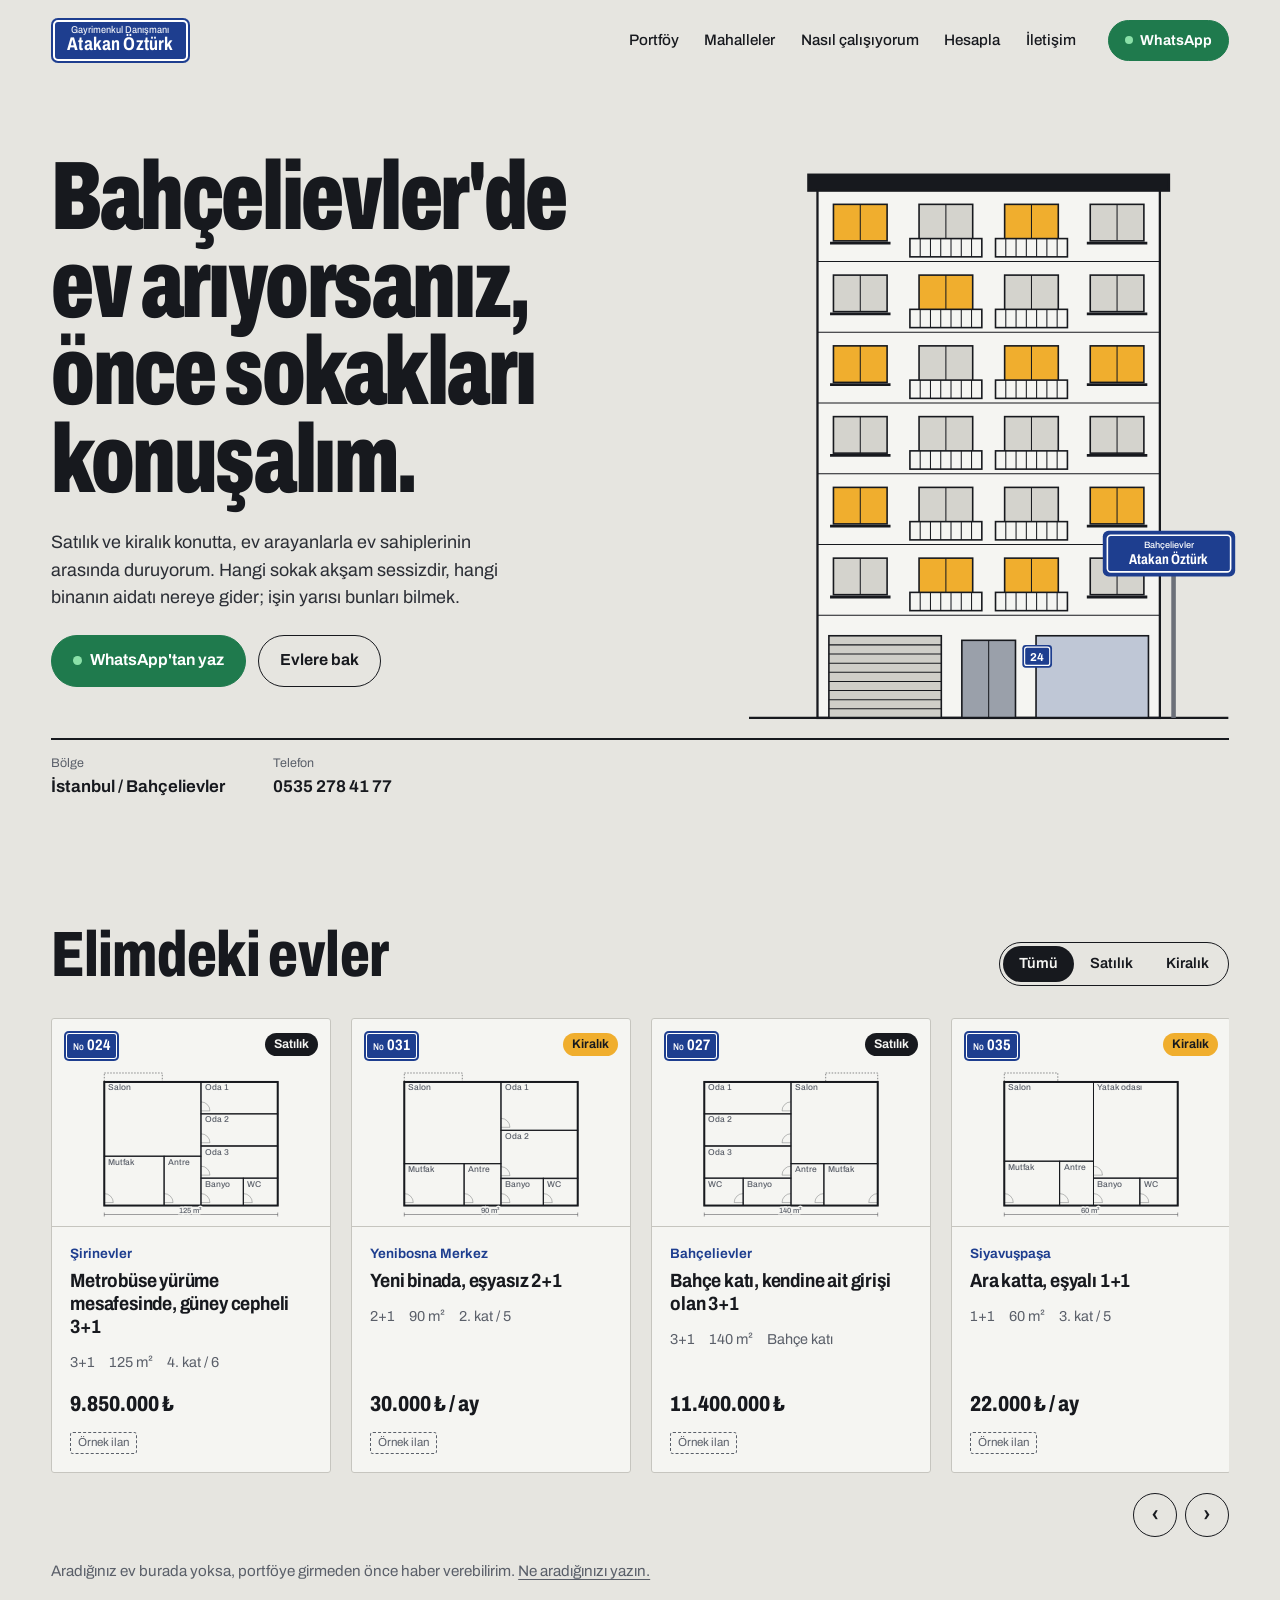
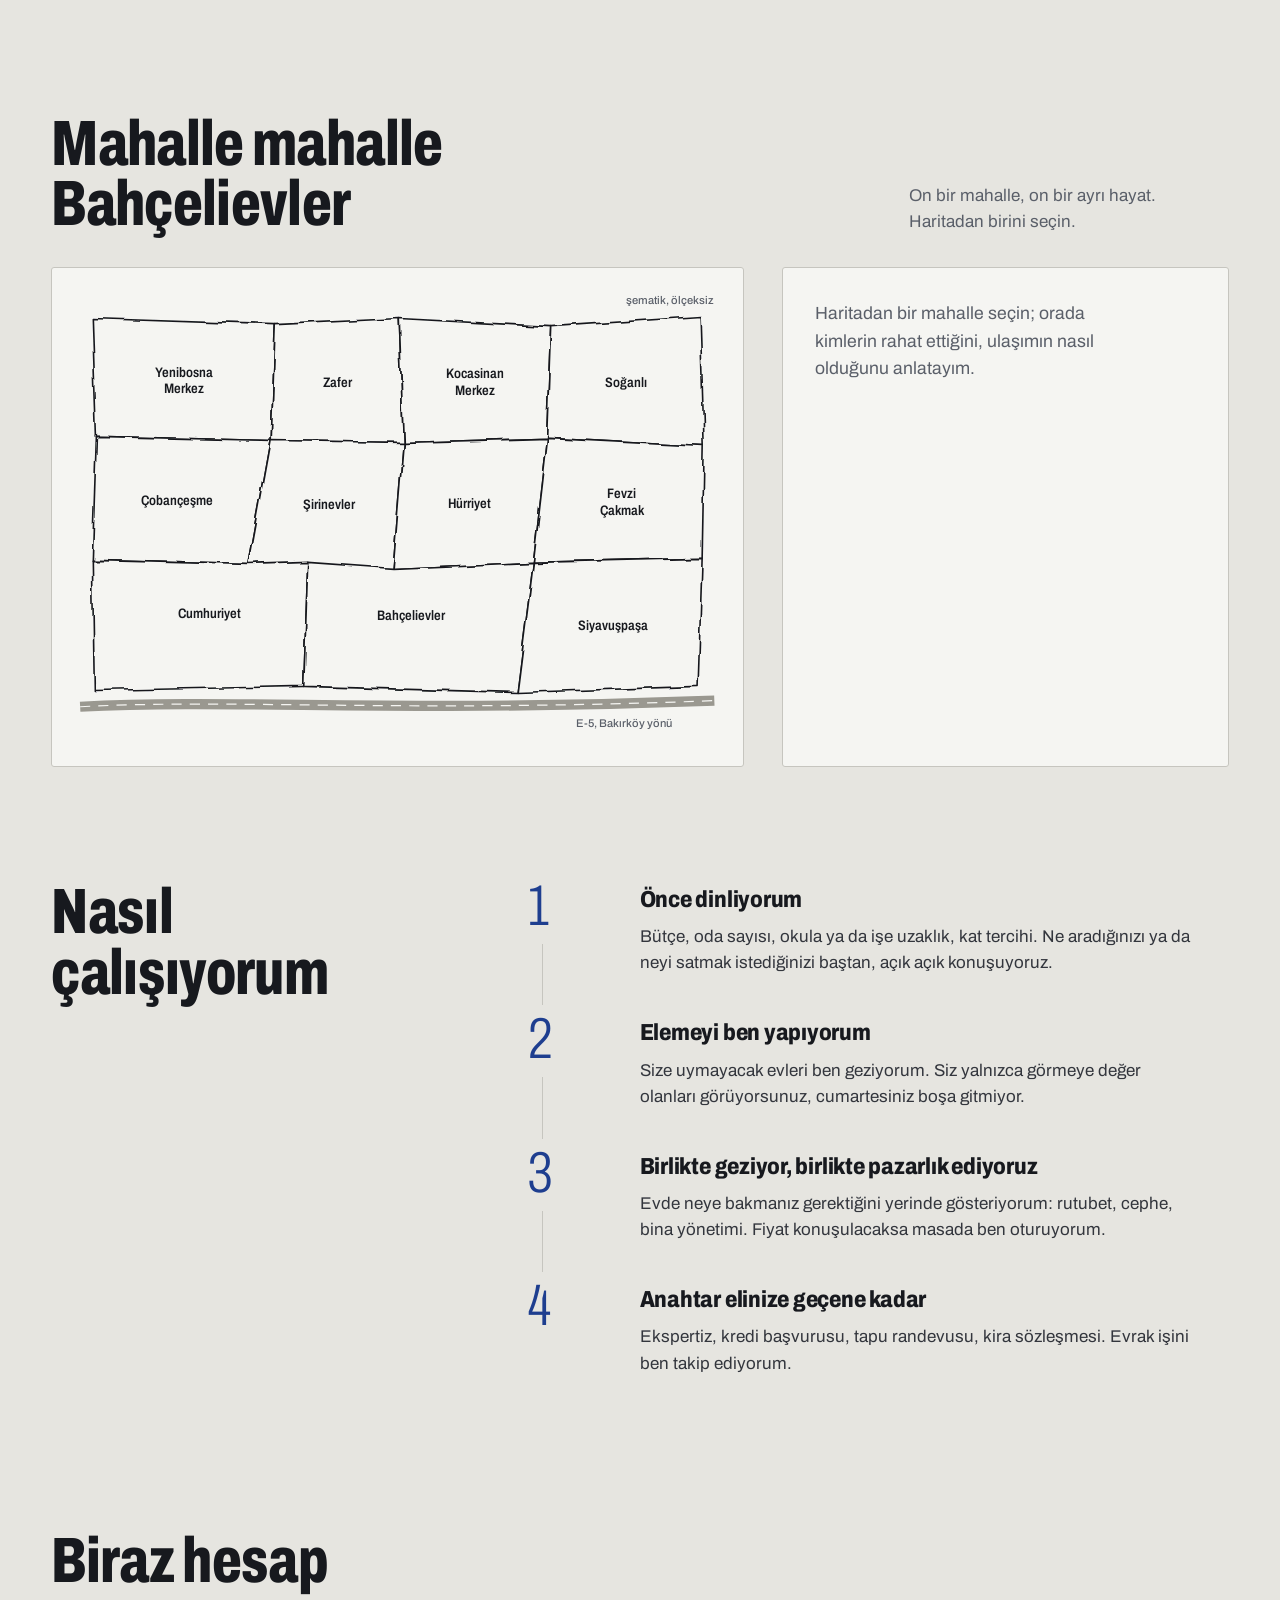
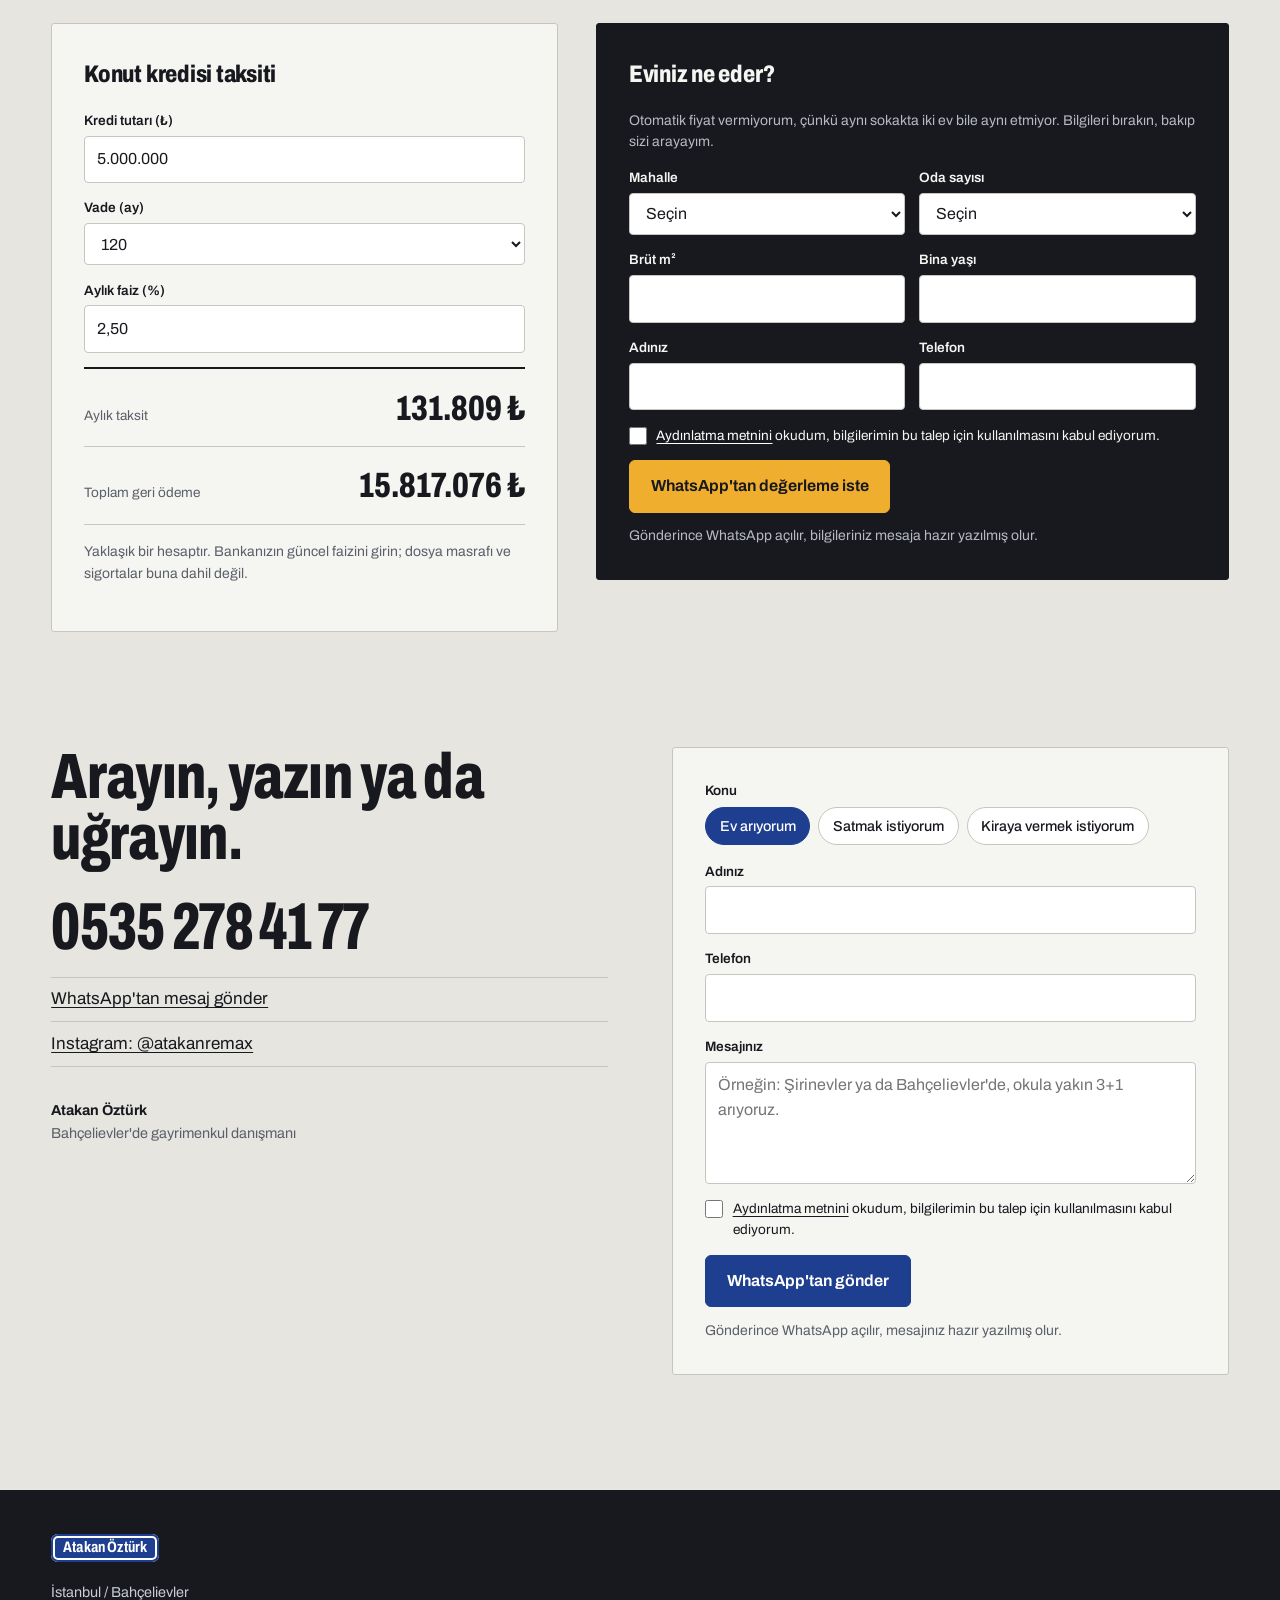
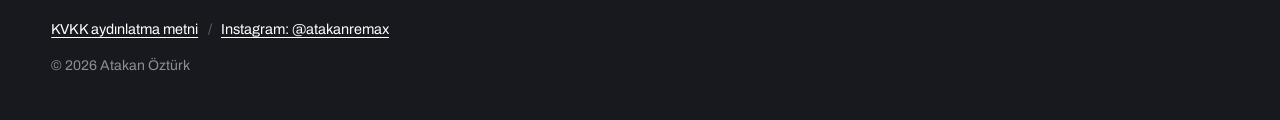
==== index.html @ 4d3c01be "GitHub Pages'e geçiş: formlar WhatsApp üzerinden, CNAME eklendi Co-Authored-By: Claude Opus 5.5 <nor" ====
<!doctype html>
<html lang="tr">
<head>
<meta charset="utf-8">
<meta name="viewport" content="width=device-width, initial-scale=1">
<title>Atakan Öztürk | Bahçelievler Gayrimenkul Danışmanı</title>
<meta name="description" content="Bahçelievler'de satılık ve kiralık daire arayanlara, evini satmak ya da kiraya vermek isteyenlere danışmanlık. Atakan Öztürk, İstanbul / Bahçelievler.">
<link rel="canonical" href="https://atakanozturk.net/">
<meta property="og:type" content="website">
<meta property="og:locale" content="tr_TR">
<meta property="og:title" content="Atakan Öztürk | Bahçelievler Gayrimenkul Danışmanı">
<meta property="og:description" content="Bahçelievler'de satılık ve kiralık evler, mahalle mahalle.">
<meta property="og:url" content="https://atakanozturk.net/">
<meta property="og:image" content="https://atakanozturk.net/img/og.png">
<meta name="twitter:card" content="summary_large_image">
<meta name="theme-color" content="#1E3E8F">
<link rel="icon" href="favicon.svg" type="image/svg+xml">
<link rel="preconnect" href="https://fonts.googleapis.com">
<link rel="preconnect" href="https://fonts.gstatic.com" crossorigin>
<link href="https://fonts.googleapis.com/css2?family=Archivo:ital,wdth,wght@0,62..125,300..900;1,62..125,300..900&display=swap" rel="stylesheet">
<link rel="stylesheet" href="assets/style.css">
<script type="application/ld+json">
{
  "@context": "https://schema.org",
  "@type": "RealEstateAgent",
  "name": "Atakan Öztürk",
  "url": "https://atakanozturk.net/",
  "telephone": "+905352784177",
  "image": "https://atakanozturk.net/img/og.png",
  "areaServed": { "@type": "Place", "name": "Bahçelievler, İstanbul" },
  "address": { "@type": "PostalAddress", "addressLocality": "Bahçelievler", "addressRegion": "İstanbul", "addressCountry": "TR" },
  "sameAs": ["https://www.instagram.com/atakanremax/"]
}
</script>
</head>
<body>
<a class="skip" href="#portfoy">İçeriğe geç</a>

<header class="top">
  <a href="./" class="plate plate--logo" aria-label="Atakan Öztürk, ana sayfa">
    <span class="plate__small">Gayrimenkul Danışmanı</span>
    <span class="plate__big">Atakan Öztürk</span>
  </a>
  <nav class="nav" aria-label="Ana menü">
    <a href="#portfoy">Portföy</a>
    <a href="#mahalleler">Mahalleler</a>
    <a href="#surec">Nasıl çalışıyorum</a>
    <a href="#hesap">Hesapla</a>
    <a href="#iletisim">İletişim</a>
  </nav>
  <a class="btn btn--wa top__wa" data-wa href="#">WhatsApp</a>
</header>

<main>
<!-- HERO -->
<section class="hero">
  <div class="hero__text">
    <h1 class="hero__title">Bahçelievler'de ev arıyorsanız, önce sokakları konuşalım.</h1>
    <p class="hero__lead">Satılık ve kiralık konutta, ev arayanlarla ev sahiplerinin arasında duruyorum. Hangi sokak akşam sessizdir, hangi binanın aidatı nereye gider; işin yarısı bunları bilmek.</p>
    <div class="hero__cta">
      <a class="btn btn--wa" data-wa href="#">WhatsApp'tan yaz</a>
      <a class="btn btn--line" href="#portfoy">Evlere bak</a>
    </div>
  </div>
  <figure class="hero__art" aria-hidden="true">
    <svg id="facade" viewBox="0 0 420 520"></svg>
  </figure>
  <dl class="hero__meta">
    <div><dt>Bölge</dt><dd data-cfg="bolge"></dd></div>
    <div><dt>Telefon</dt><dd><a data-tel href="#" data-cfg="telefon"></a></dd></div>
    <div data-need="yetkiBelgesi"><dt>Yetki belgesi no</dt><dd data-cfg="yetkiBelgesi"></dd></div>
    <div data-need="deneyim"><dt>Deneyim</dt><dd data-cfg="deneyim"></dd></div>
  </dl>
</section>

<!-- PORTFÖY -->
<section id="portfoy" class="sec portfoy">
  <div class="sec__head">
    <h2>Elimdeki evler</h2>
    <div class="filter" role="group" aria-label="İlanları filtrele">
      <button type="button" data-f="hepsi" aria-pressed="true">Tümü</button>
      <button type="button" data-f="satilik" aria-pressed="false">Satılık</button>
      <button type="button" data-f="kiralik" aria-pressed="false">Kiralık</button>
    </div>
  </div>
  <div class="rail-wrap">
    <div class="rail" id="rail" tabindex="0" aria-label="İlanlar, yana kaydırın"></div>
    <div class="rail-nav">
      <button type="button" class="rail-btn" data-dir="-1" aria-label="Önceki ilanlar">‹</button>
      <button type="button" class="rail-btn" data-dir="1" aria-label="Sonraki ilanlar">›</button>
    </div>
  </div>
  <p class="aside">Aradığınız ev burada yoksa, portföye girmeden önce haber verebilirim. <a data-wa data-wa-msg="Merhaba Atakan Bey, şöyle bir ev arıyorum: " href="#">Ne aradığınızı yazın.</a></p>
</section>

<!-- MAHALLELER -->
<section id="mahalleler" class="sec mahalle">
  <div class="sec__head">
    <h2>Mahalle mahalle Bahçelievler</h2>
    <p class="sec__note">On bir mahalle, on bir ayrı hayat. Haritadan birini seçin.</p>
  </div>
  <div class="mahalle__grid">
    <div class="map">
      <svg viewBox="0 0 640 450" id="map" role="group" aria-label="Bahçelievler mahalleleri, şematik harita">
        <defs>
          <filter id="hand" x="-2%" y="-2%" width="104%" height="104%">
            <feTurbulence type="fractalNoise" baseFrequency="0.035" numOctaves="2" seed="7"/>
            <feDisplacementMap in="SourceGraphic" scale="7"/>
          </filter>
          <pattern id="hatch" width="6" height="6" patternUnits="userSpaceOnUse" patternTransform="rotate(45)">
            <line x1="0" y1="0" x2="0" y2="6" stroke="currentColor" stroke-width="1" opacity=".35"/>
          </pattern>
        </defs>
        <g id="map-areas" filter="url(#hand)"></g>
        <g class="e5">
          <path d="M8 412 C 160 404, 320 418, 632 406" fill="none" stroke-width="10"/>
          <path d="M8 412 C 160 404, 320 418, 632 406" fill="none" stroke-width="1.2" stroke-dasharray="10 8" class="e5__mid"/>
          <text x="590" y="432" text-anchor="end">E-5, Bakırköy yönü</text>
        </g>
        <g id="map-labels"></g>
        <text x="632" y="16" text-anchor="end" class="map__scale">şematik, ölçeksiz</text>
      </svg>
      <div class="chips" id="chips" role="group" aria-label="Mahalle seçin"></div>
    </div>
    <aside class="panel" id="panel" aria-live="polite">
      <p class="panel__empty">Haritadan bir mahalle seçin; orada kimlerin rahat ettiğini, ulaşımın nasıl olduğunu anlatayım.</p>
    </aside>
  </div>
</section>

<!-- SÜREÇ -->
<section id="surec" class="sec surec">
  <h2>Nasıl çalışıyorum</h2>
  <ol class="steps">
    <li>
      <h3>Önce dinliyorum</h3>
      <p>Bütçe, oda sayısı, okula ya da işe uzaklık, kat tercihi. Ne aradığınızı ya da neyi satmak istediğinizi baştan, açık açık konuşuyoruz.</p>
    </li>
    <li>
      <h3>Elemeyi ben yapıyorum</h3>
      <p>Size uymayacak evleri ben geziyorum. Siz yalnızca görmeye değer olanları görüyorsunuz, cumartesiniz boşa gitmiyor.</p>
    </li>
    <li>
      <h3>Birlikte geziyor, birlikte pazarlık ediyoruz</h3>
      <p>Evde neye bakmanız gerektiğini yerinde gösteriyorum: rutubet, cephe, bina yönetimi. Fiyat konuşulacaksa masada ben oturuyorum.</p>
    </li>
    <li>
      <h3>Anahtar elinize geçene kadar</h3>
      <p>Ekspertiz, kredi başvurusu, tapu randevusu, kira sözleşmesi. Evrak işini ben takip ediyorum.</p>
    </li>
  </ol>
</section>

<!-- HESAP -->
<section id="hesap" class="sec hesap">
  <h2>Biraz hesap</h2>
  <div class="hesap__grid">
    <form class="calc" id="kredi" onsubmit="return false">
      <h3>Konut kredisi taksiti</h3>
      <label>Kredi tutarı (₺)
        <input type="text" inputmode="numeric" id="k-tutar" value="5.000.000" autocomplete="off">
      </label>
      <label>Vade (ay)
        <select id="k-vade">
          <option>12</option><option>24</option><option>36</option><option>60</option><option selected>120</option><option>180</option>
        </select>
      </label>
      <label>Aylık faiz (%)
        <input type="text" inputmode="decimal" id="k-faiz" value="2,50" autocomplete="off">
      </label>
      <div class="calc__out">
        <div><span>Aylık taksit</span><strong id="k-taksit">—</strong></div>
        <div><span>Toplam geri ödeme</span><strong id="k-toplam">—</strong></div>
      </div>
      <p class="small">Yaklaşık bir hesaptır. Bankanızın güncel faizini girin; dosya masrafı ve sigortalar buna dahil değil.</p>
    </form>

    <form class="calc calc--val" name="degerleme" data-wa-form="Değerleme talebi">
      <h3>Eviniz ne eder?</h3>
      <p class="small">Otomatik fiyat vermiyorum, çünkü aynı sokakta iki ev bile aynı etmiyor. Bilgileri bırakın, bakıp sizi arayayım.</p>
      <div class="row2">
        <label>Mahalle
          <select name="mahalle" id="v-mahalle" required><option value="">Seçin</option></select>
        </label>
        <label>Oda sayısı
          <select name="oda" required><option value="">Seçin</option><option>1+1</option><option>2+1</option><option>3+1</option><option>4+1</option><option>Diğer</option></select>
        </label>
      </div>
      <div class="row2">
        <label>Brüt m²<input type="number" name="m2" min="20" max="1000" required></label>
        <label>Bina yaşı<input type="number" name="bina_yasi" min="0" max="80"></label>
      </div>
      <div class="row2">
        <label>Adınız<input type="text" name="ad" autocomplete="name" required></label>
        <label>Telefon<input type="tel" name="telefon" autocomplete="tel" required></label>
      </div>
      <label class="check"><input type="checkbox" name="kvkk" required> <span><a href="kvkk.html" target="_blank">Aydınlatma metnini</a> okudum, bilgilerimin bu talep için kullanılmasını kabul ediyorum.</span></label>
      <button class="btn btn--solid" type="submit">WhatsApp'tan değerleme iste</button>
      <p class="small form-note">Gönderince WhatsApp açılır, bilgileriniz mesaja hazır yazılmış olur.</p>
    </form>
  </div>
</section>

<!-- YORUMLAR (data/yorumlar.json doluysa görünür) -->
<section id="yorumlar" class="sec yorumlar" hidden>
  <h2>Birlikte ev bulduklarımız</h2>
  <div class="quotes" id="quotes"></div>
</section>

<!-- İLETİŞİM -->
<section id="iletisim" class="sec iletisim">
  <div class="iletisim__left">
    <h2>Arayın, yazın ya da uğrayın.</h2>
    <a class="bigtel" data-tel href="#" data-cfg="telefon"></a>
    <ul class="links">
      <li><a data-wa href="#">WhatsApp'tan mesaj gönder</a></li>
      <li><a data-ig href="#" target="_blank" rel="noopener"></a></li>
      <li data-need="eposta"><a data-mail href="#" data-cfg="eposta"></a></li>
      <li data-need="adres"><span data-cfg="adres"></span></li>
    </ul>
    <figure class="portre">
      <img src="img/portre.jpg" alt="Atakan Öztürk" width="160" height="200" loading="lazy" onerror="this.parentNode.classList.add('portre--yok');this.remove()">
      <figcaption><strong>Atakan Öztürk</strong><br>Bahçelievler'de gayrimenkul danışmanı</figcaption>
    </figure>
  </div>
  <form class="contact" name="iletisim" data-wa-form="İletişim">
    <fieldset class="seg">
      <legend>Konu</legend>
      <label><input type="radio" name="konu" value="Ev arıyorum" checked><span>Ev arıyorum</span></label>
      <label><input type="radio" name="konu" value="Evimi satmak istiyorum"><span>Satmak istiyorum</span></label>
      <label><input type="radio" name="konu" value="Evimi kiraya vermek istiyorum"><span>Kiraya vermek istiyorum</span></label>
    </fieldset>
    <label>Adınız<input type="text" name="ad" autocomplete="name" required></label>
    <label>Telefon<input type="tel" name="telefon" autocomplete="tel" required></label>
    <label>Mesajınız<textarea name="mesaj" rows="4" placeholder="Örneğin: Şirinevler ya da Bahçelievler'de, okula yakın 3+1 arıyoruz."></textarea></label>
    <label class="check"><input type="checkbox" name="kvkk" required> <span><a href="kvkk.html" target="_blank">Aydınlatma metnini</a> okudum, bilgilerimin bu talep için kullanılmasını kabul ediyorum.</span></label>
    <button class="btn btn--solid" type="submit">WhatsApp'tan gönder</button>
    <p class="small form-note">Gönderince WhatsApp açılır, mesajınız hazır yazılmış olur.</p>
  </form>
</section>
</main>

<footer class="foot"><div class="foot__in">
  <div class="plate plate--sm"><span class="plate__big">Atakan Öztürk</span></div>
  <p><span data-cfg="bolge"></span><span data-need="yetkiBelgesi">. Taşınmaz Ticareti Yetki Belgesi No: <span data-cfg="yetkiBelgesi"></span></span></p>
  <p><a href="kvkk.html">KVKK aydınlatma metni</a> <span class="sep">/</span> <a data-ig href="#" target="_blank" rel="noopener"></a></p>
  <p class="small">© <span id="yil"></span> Atakan Öztürk</p>
</div></footer>

<a class="wa-bar" data-wa href="#">WhatsApp'tan yaz</a>

<script src="assets/config.js"></script>
<script src="assets/plan.js"></script>
<script src="assets/app.js"></script>
</body>
</html>
---- assets/style.css ----
:root {
  --beton: #E6E5E0;
  --kagit: #F5F5F2;
  --murekkep: #17191E;
  --gri: #5A5F69;
  --cizgi: #C6C5BF;
  --tabela: #1E3E8F;
  --tabela-2: #15306F;
  --lamba: #F0AE2E;
  --wa: #1F7A4D;
  --plan-bg: var(--kagit);
  --gutter: clamp(16px, 4vw, 56px);
  --max: 1320px;
  --f: "Archivo", "Helvetica Neue", Arial, sans-serif;
  color-scheme: light;
}

*, *::before, *::after { box-sizing: border-box; }
html { scroll-behavior: smooth; -webkit-text-size-adjust: 100%; }
@media (prefers-reduced-motion: reduce) { html { scroll-behavior: auto; } *, *::before, *::after { transition: none !important; animation: none !important; } }

body {
  margin: 0;
  background: var(--beton);
  color: var(--murekkep);
  font-family: var(--f);
  font-size: 1.0625rem;
  line-height: 1.55;
  font-variation-settings: "wdth" 100;
  -webkit-font-smoothing: antialiased;
}
img, svg { display: block; max-width: 100%; }
a { color: inherit; text-decoration-thickness: 1px; text-underline-offset: 3px; }
a:hover { color: var(--tabela); }
:focus-visible { outline: 3px solid var(--lamba); outline-offset: 2px; }
h1, h2, h3 { margin: 0; font-weight: 800; letter-spacing: -0.01em; }
h2 {
  font-size: clamp(2.2rem, 5vw, 4.2rem);
  line-height: .95;
  font-variation-settings: "wdth" 72;
  max-width: 16ch;
}
p { margin: 0 0 1em; }
.small { font-size: .875rem; color: var(--gri); }
.skip { position: absolute; left: -999px; top: 8px; background: var(--murekkep); color: #fff; padding: 8px 12px; z-index: 99; }
.skip:focus { left: 8px; }
.hp { position: absolute; left: -9999px; }

/* ---------- tabela (logo ve işaretler) ---------- */
.plate {
  display: inline-flex; flex-direction: column; align-items: center; justify-content: center;
  background: var(--tabela); color: #fff; text-decoration: none;
  border-radius: 7px; padding: 7px 16px 8px;
  box-shadow: inset 0 0 0 2px var(--tabela), inset 0 0 0 4px #fff;
  line-height: 1.05; text-align: center;
}
.plate:hover { color: #fff; background: var(--tabela-2); box-shadow: inset 0 0 0 2px var(--tabela-2), inset 0 0 0 4px #fff; }
.plate__small { font-size: .62rem; font-weight: 500; opacity: .9; font-variation-settings: "wdth" 90; }
.plate__big { font-size: 1.15rem; font-weight: 700; font-variation-settings: "wdth" 78; letter-spacing: .01em; }
.plate--sm { padding: 6px 12px; }
.plate--sm .plate__big { font-size: .95rem; }
.plate--panel { align-self: flex-start; padding: 10px 22px 11px; margin-bottom: 1.4rem; }
.plate--panel .plate__big { font-size: 1.5rem; }

/* ---------- butonlar ---------- */
.btn {
  display: inline-flex; align-items: center; justify-content: center; gap: .5em;
  font: inherit; font-weight: 650; font-size: 1rem; text-decoration: none;
  padding: .8em 1.3em; border-radius: 999px; border: 1.5px solid currentColor; cursor: pointer;
  transition: background-color .15s, color .15s;
}
.btn--wa { background: var(--wa); color: #fff; border-color: var(--wa); }
.btn--wa:hover { background: #17603c; color: #fff; }
.btn--wa::before { content: ""; width: .55em; height: .55em; border-radius: 50%; background: #8BE0A8; }
.btn--line { background: transparent; color: var(--murekkep); }
.btn--line:hover { background: var(--murekkep); color: var(--kagit); }
.btn--solid { background: var(--tabela); border-color: var(--tabela); color: #fff; border-radius: 6px; }
.btn--solid:hover { background: var(--tabela-2); color: #fff; }
.btn--block { width: 100%; margin-top: .6rem; }

/* ---------- üst bar ---------- */
.top {
  display: flex; align-items: center; gap: 2rem;
  max-width: var(--max); margin: 0 auto; padding: 18px var(--gutter);
}
.nav { display: flex; gap: 1.6rem; margin-left: auto; font-size: .95rem; }
.nav a { text-decoration: none; font-weight: 500; }
.nav a:hover { text-decoration: underline; }
.top__wa { padding: .6em 1.1em; font-size: .9rem; }

/* ---------- hero ---------- */
.hero {
  max-width: var(--max); margin: 0 auto; padding: clamp(24px, 5vw, 64px) var(--gutter) 0;
  display: grid; grid-template-columns: minmax(0, 1.35fr) minmax(0, 1fr); column-gap: clamp(24px, 4vw, 64px);
  align-items: end;
}
.hero__title {
  font-size: clamp(3rem, 7.6vw, 7.4rem);
  line-height: .9; letter-spacing: -0.025em;
  font-variation-settings: "wdth" 66; font-weight: 850;
  max-width: 11ch;
}
.hero__lead { max-width: 46ch; margin-top: 1.6rem; font-size: 1.12rem; color: #2b2e35; }
.hero__cta { display: flex; flex-wrap: wrap; gap: .8rem; margin-top: 1.4rem; padding-bottom: clamp(24px, 4vw, 56px); }
.hero__art { margin: 0; align-self: end; }
.hero__meta {
  grid-column: 1 / -1; margin: 0;
  display: flex; flex-wrap: wrap; gap: 0 3rem;
  border-top: 2px solid var(--murekkep); padding: 14px 0 0;
}
.hero__meta div { padding-bottom: 10px; }
.hero__meta dt { font-size: .78rem; color: var(--gri); }
.hero__meta dd { margin: 0; font-weight: 650; }
.hero__meta a { text-decoration: none; }

/* cephe çizimi */
#facade { width: 100%; height: auto; color: var(--murekkep); overflow: visible; }
.f-wall { fill: var(--kagit); stroke: var(--murekkep); stroke-width: 2; }
.f-line { fill: var(--murekkep); stroke: var(--murekkep); stroke-width: 2; }
.f-line-s { stroke: var(--murekkep); stroke-width: 2.5; }
.f-thin { stroke: var(--murekkep); stroke-width: .9; }
.f-win { fill: #D4D3CD; stroke: var(--murekkep); stroke-width: 1.4; transition: fill .9s ease; }
.f-win.on { fill: var(--lamba); }
.f-balc { fill: var(--kagit); stroke: var(--murekkep); stroke-width: 1.4; }
.f-shop { fill: #CFCEC8; stroke: var(--murekkep); stroke-width: 1.4; }
.f-shop--glass { fill: #BFC7D6; }
.f-door { fill: #9AA0AA; stroke: var(--murekkep); stroke-width: 1.4; }
.f-no rect { fill: var(--tabela); }
.f-no rect.in { fill: none; stroke: #fff; stroke-width: 1; }
.f-no text { fill: #fff; font: 700 10px var(--f); }
.f-pole { stroke: #6c7079; stroke-width: 4; }
.s-out { fill: var(--tabela); }
.s-in { fill: none; stroke: #fff; stroke-width: 1.4; }
.s-sm { fill: #fff; font: 500 8px var(--f); }
.s-big { fill: #fff; font: 700 12.5px var(--f); font-variation-settings: "wdth" 76; }

/* ---------- bölümler ---------- */
.sec { max-width: var(--max); margin: 0 auto; padding: clamp(64px, 9vw, 128px) var(--gutter) 0; }
.sec__head { display: flex; flex-wrap: wrap; align-items: end; justify-content: space-between; gap: 1rem 2rem; margin-bottom: 2rem; }
.sec__note { max-width: 32ch; color: var(--gri); margin: 0; }
.aside { margin-top: 1.4rem; color: var(--gri); font-size: .95rem; }

/* filtre */
.filter { display: inline-flex; border: 1.5px solid var(--murekkep); border-radius: 999px; padding: 3px; }
.filter button { font: inherit; font-size: .92rem; font-weight: 600; background: none; border: 0; padding: .45em 1.1em; border-radius: 999px; cursor: pointer; color: var(--murekkep); }
.filter button[aria-pressed="true"] { background: var(--murekkep); color: var(--kagit); }

/* ilan şeridi */
.rail-wrap { position: relative; }
.rail {
  display: grid; grid-auto-flow: column; grid-auto-columns: minmax(280px, 31%);
  gap: 20px; overflow-x: auto; scroll-snap-type: x mandatory; padding-bottom: 16px;
  scrollbar-width: thin; scrollbar-color: var(--murekkep) transparent;
}
.rail-nav { display: flex; gap: 8px; justify-content: flex-end; margin-top: 4px; }
.rail-btn { font: 600 1.4rem/1 var(--f); width: 44px; height: 44px; border-radius: 50%; border: 1.5px solid var(--murekkep); background: none; cursor: pointer; color: var(--murekkep); }
.rail-btn:hover { background: var(--murekkep); color: var(--kagit); }

.card {
  scroll-snap-align: start; text-decoration: none; color: inherit;
  background: var(--kagit); border: 1px solid var(--cizgi); border-radius: 3px;
  display: flex; flex-direction: column;
}
.card[hidden] { display: none; }
.card:hover { color: inherit; border-color: var(--murekkep); }
.card:hover .card__title { text-decoration: underline; }
.card__vis { position: relative; aspect-ratio: 4 / 3; overflow: hidden; border-bottom: 1px solid var(--cizgi); color: var(--murekkep); }
.card__vis img { width: 100%; height: 100%; object-fit: cover; transition: transform .5s ease; }
.card:hover .card__vis img { transform: scale(1.04); }
.card__vis .plan { width: 100%; height: 100%; padding: 50px 14px 8px; }
.card__vis .pl-bal { display: none; }
.card__vis .pl-lbl { font-size: 17px; }
.card__vis .pl-sm { font-size: 15px; }
.pl-lbl { font: 500 11px var(--f); fill: var(--gri); }
.pl-sm { font-size: 9.5px; }
.doorno {
  position: absolute; top: 12px; left: 12px; z-index: 2;
  display: inline-flex; align-items: baseline; gap: 3px;
  background: var(--tabela); color: #fff; border-radius: 5px; padding: 3px 9px 4px;
  box-shadow: inset 0 0 0 2px var(--tabela), inset 0 0 0 3px #fff;
  font-weight: 700; font-size: .95rem; font-variation-settings: "wdth" 80;
}
.doorno small { font-size: .62rem; font-weight: 500; }
.doorno--lg { position: static; font-size: 1.3rem; padding: 5px 13px 6px; margin-bottom: 1.2rem; }
.tag { position: absolute; top: 14px; right: 12px; z-index: 2; font-size: .78rem; font-weight: 650; padding: 2px 9px; border-radius: 999px; background: var(--murekkep); color: var(--kagit); }
.tag--kiralik { background: var(--lamba); color: var(--murekkep); }
.ornek { display: inline-block; align-self: flex-start; font-size: .72rem; color: var(--gri); border: 1px dashed var(--gri); padding: 1px 7px; border-radius: 3px; margin: .7rem 0 0; }
.card__body { padding: 16px 18px 18px; display: flex; flex-direction: column; flex: 1; }
.card__mah { font-size: .85rem; color: var(--tabela); font-weight: 650; margin: 0 0 .3rem; }
.card__title { font-size: 1.2rem; line-height: 1.2; font-weight: 700; font-variation-settings: "wdth" 88; margin-bottom: .8rem; }
.card__spec { display: flex; flex-wrap: wrap; gap: 4px 14px; font-size: .9rem; color: var(--gri); margin: 0 0 .9rem; }
.card__price { margin: auto 0 0; font-size: 1.35rem; font-weight: 800; font-variation-settings: "wdth" 80; }

/* ---------- mahalle haritası ---------- */
.mahalle__grid { display: grid; grid-template-columns: minmax(0, 1.55fr) minmax(0, 1fr); gap: clamp(20px, 3vw, 48px); align-items: start; }
.map { background: var(--kagit); border: 1px solid var(--cizgi); padding: clamp(8px, 2vw, 20px); border-radius: 3px; color: var(--murekkep); }
#map { width: 100%; height: auto; }
.area { fill: var(--kagit); stroke: var(--murekkep); stroke-width: 1.6; stroke-linejoin: round; transition: fill .2s; }
.area.is-hover { fill: url(#hatch); }
.area.is-on { fill: var(--tabela); }
.lbl { cursor: pointer; outline: none; }
.lbl text { font: 600 13.5px var(--f); fill: var(--murekkep); font-variation-settings: "wdth" 82; pointer-events: none; }
.lbl.is-on text { fill: #fff; }
.lbl:focus-visible rect { stroke: var(--lamba); stroke-width: 3; }
.e5 path { stroke: #9a9890; }
.e5 .e5__mid { stroke: var(--kagit); }
.e5 text, .map__scale { font: 500 11px var(--f); fill: var(--gri); }
.panel { background: var(--kagit); border: 1px solid var(--cizgi); border-radius: 3px; padding: clamp(20px, 3vw, 32px); min-height: 100%; display: flex; flex-direction: column; }
.panel__empty { color: var(--gri); font-size: 1.1rem; max-width: 30ch; }
.panel__dl { margin: 0 0 1.4rem; }
.panel__dl div { padding: .7rem 0; border-top: 1px solid var(--cizgi); }
.panel__dl dt { font-size: .8rem; color: var(--gri); }
.panel__dl dd { margin: .15rem 0 0; }
.panel .btn { align-self: flex-start; margin-top: auto; }

.chips { display: none; flex-wrap: wrap; gap: 6px; margin-top: 12px; }
.chips button { font: inherit; font-size: .88rem; font-weight: 600; padding: .45em .85em; border-radius: 999px; border: 1.5px solid var(--cizgi); background: var(--kagit); color: var(--murekkep); cursor: pointer; }
.chips button[aria-pressed="true"] { background: var(--tabela); border-color: var(--tabela); color: #fff; }

/* ---------- süreç ---------- */
.surec { display: grid; grid-template-columns: minmax(0, 1fr) minmax(0, 1.7fr); gap: 2rem clamp(24px, 5vw, 80px); align-items: start; }
.surec h2 { position: sticky; top: 24px; max-width: 9ch; }
.steps { list-style: none; margin: 0; padding: 0; counter-reset: s; }
.steps li {
  counter-increment: s; position: relative;
  display: grid; grid-template-columns: 88px 1fr; column-gap: 24px;
  padding: 0 0 2.4rem;
}
.steps li::before {
  content: counter(s); grid-row: 1 / 3;
  font-size: 3.6rem; line-height: .85; font-weight: 300; font-variation-settings: "wdth" 70;
  color: var(--tabela);
}
.steps li::after { content: ""; position: absolute; left: 14px; top: 62px; bottom: 10px; width: 1.5px; background: var(--cizgi); }
.steps li:last-child::after { display: none; }
.steps h3 { font-size: 1.45rem; font-variation-settings: "wdth" 85; margin-bottom: .4rem; }
.steps p { color: #33363d; max-width: 56ch; margin: 0; }

/* ---------- hesap ---------- */
.hesap h2 { margin-bottom: 2rem; }
.hesap__grid { display: grid; grid-template-columns: minmax(0, 1fr) minmax(0, 1.25fr); gap: clamp(20px, 3vw, 40px); align-items: start; }
.calc { background: var(--kagit); border: 1px solid var(--cizgi); border-radius: 3px; padding: clamp(20px, 3vw, 32px); }
.calc h3 { font-size: 1.5rem; font-variation-settings: "wdth" 80; margin-bottom: 1rem; }
.calc--val { background: var(--murekkep); color: var(--kagit); border-color: var(--murekkep); }
.calc--val .small { color: #b7bac2; }
.calc--val a { color: #fff; }
label { display: block; font-size: .85rem; font-weight: 600; margin-bottom: .9rem; }
input, select, textarea {
  display: block; width: 100%; margin-top: .3rem;
  font: inherit; font-size: 1rem; font-weight: 400; color: var(--murekkep);
  background: #fff; border: 1.5px solid var(--cizgi); border-radius: 4px; padding: .65em .75em;
}
input:focus, select:focus, textarea:focus { border-color: var(--tabela); outline: none; box-shadow: 0 0 0 3px rgba(30,62,143,.2); }
.row2 { display: grid; grid-template-columns: 1fr 1fr; gap: 0 14px; }
.check { display: flex; gap: .6rem; align-items: flex-start; font-weight: 400; font-size: .85rem; }
.check input { width: 18px; height: 18px; margin: 2px 0 0; flex: none; accent-color: var(--tabela); }
.calc__out { border-top: 2px solid var(--murekkep); margin: .6rem 0 1rem; }
.calc__out div { display: flex; justify-content: space-between; align-items: baseline; gap: 1rem; padding: .7rem 0; border-bottom: 1px solid var(--cizgi); }
.calc__out span { font-size: .85rem; color: var(--gri); }
.calc__out strong { font-size: clamp(1.5rem, 3vw, 2.2rem); font-weight: 800; font-variation-settings: "wdth" 72; white-space: nowrap; }
.calc--val .btn--solid { background: var(--lamba); border-color: var(--lamba); color: var(--murekkep); }
.calc--val .btn--solid:hover { background: #ffc64f; }

/* ---------- yorumlar ---------- */
.quotes { display: grid; grid-template-columns: repeat(auto-fit, minmax(300px, 1fr)); gap: 40px; margin-top: 2rem; }
.quote { margin: 0; }
.quote blockquote { margin: 0; font-size: 1.4rem; line-height: 1.3; font-weight: 400; font-style: italic; }
.quote blockquote::before { content: "“"; display: block; font-size: 4rem; line-height: .6; color: var(--tabela); font-style: normal; }
.quote figcaption { margin-top: .8rem; color: var(--gri); font-size: .9rem; }

/* ---------- iletişim ---------- */
.iletisim { display: grid; grid-template-columns: minmax(0, 1fr) minmax(0, 1fr); gap: clamp(28px, 5vw, 80px); padding-bottom: clamp(64px, 9vw, 120px); }
.bigtel {
  display: block; margin: 1.6rem 0 1rem; text-decoration: none;
  font-size: clamp(2.4rem, 5.2vw, 4.6rem); font-weight: 800; line-height: 1;
  font-variation-settings: "wdth" 64; letter-spacing: -0.01em; white-space: nowrap;
}
.links { list-style: none; padding: 0; margin: 0 0 2rem; }
.links li { padding: .55rem 0; border-top: 1px solid var(--cizgi); }
.links li:last-child { border-bottom: 1px solid var(--cizgi); }
.portre { display: flex; gap: 16px; align-items: end; margin: 0; }
.portre img { width: 120px; height: 150px; object-fit: cover; filter: grayscale(1); border-radius: 3px; }
.portre figcaption { font-size: .9rem; color: var(--gri); }
.portre figcaption strong { color: var(--murekkep); }
.contact { background: var(--kagit); border: 1px solid var(--cizgi); border-radius: 3px; padding: clamp(20px, 3vw, 32px); }
.seg { border: 0; padding: 0; margin: 0 0 1rem; display: flex; flex-wrap: wrap; gap: 8px; }
.seg legend { font-size: .85rem; font-weight: 600; margin-bottom: .4rem; padding: 0; }
.seg label { margin: 0; font-weight: 500; font-size: .9rem; }
.seg input { position: absolute; opacity: 0; width: 1px; height: 1px; }
.seg span { display: inline-block; padding: .45em .95em; border: 1.5px solid var(--cizgi); border-radius: 999px; cursor: pointer; background: #fff; }
.seg input:checked + span { background: var(--tabela); color: #fff; border-color: var(--tabela); }
.seg input:focus-visible + span { outline: 3px solid var(--lamba); outline-offset: 2px; }

/* ---------- alt bilgi ---------- */
.foot { background: var(--murekkep); color: #c9ccd3; padding: 44px var(--gutter); font-size: .9rem; }
.foot__in { max-width: var(--max); margin: 0 auto; }
.foot .plate { margin-bottom: 1.2rem; }
.foot a { color: #fff; }
.foot .sep { opacity: .4; margin: 0 .4rem; }
.foot .small { color: #8b8f98; margin: 0; }

/* mobil WhatsApp çubuğu */
.wa-bar {
  position: fixed; left: 12px; right: 12px; bottom: 12px; z-index: 50;
  display: none; align-items: center; justify-content: center; gap: .5rem;
  background: var(--wa); color: #fff; text-decoration: none; font-weight: 700;
  padding: 15px; border-radius: 12px; box-shadow: 0 6px 20px rgba(23,25,30,.25);
}
.wa-bar:hover { color: #fff; }

/* ---------- ilan detay ---------- */
.ilan-page { max-width: var(--max); margin: 0 auto; padding: 8px var(--gutter) 96px; }
.crumb { font-size: .9rem; color: var(--gri); margin-bottom: 1.6rem; }
.crumb span { margin: 0 .3rem; }
.ilan__grid { display: grid; grid-template-columns: minmax(280px, 380px) minmax(0, 1fr); gap: clamp(24px, 4vw, 56px); align-items: start; }
.ilan__side { position: sticky; top: 20px; }
.ilan__title { font-size: clamp(2rem, 3.6vw, 3rem); line-height: .98; font-variation-settings: "wdth" 70; }
.facts { margin: 1.6rem 0 1.2rem; border-top: 2px solid var(--murekkep); }
.facts div { display: flex; justify-content: space-between; gap: 1rem; padding: .55rem 0; border-bottom: 1px solid var(--cizgi); }
.facts dt { color: var(--gri); }
.facts dd { margin: 0; font-weight: 650; text-align: right; }
.facts div:first-child dd { font-size: 1.4rem; font-weight: 800; font-variation-settings: "wdth" 80; }
.gallery { display: grid; grid-template-columns: 1fr 1fr; gap: 8px; }
.g-item { padding: 0; border: 0; cursor: zoom-in; overflow: hidden; aspect-ratio: 4/3; background: var(--cizgi); }
.g-item img { width: 100%; height: 100%; object-fit: cover; transition: transform .4s; }
.g-item:hover img { transform: scale(1.03); }
.g-item--first { grid-column: 1 / -1; aspect-ratio: 16/10; }
.g-plan { grid-column: 1 / -1; background: var(--kagit); border: 1px solid var(--cizgi); padding: 24px; color: var(--murekkep); }
.g-plan .plan { max-height: 520px; margin: 0 auto; }
.ilan__desc, .ilan__plan, .ilan__map { margin-top: 3rem; }
.ilan__main h2 { font-size: 1.6rem; max-width: none; margin-bottom: .8rem; font-variation-settings: "wdth" 80; }
.ilan__desc p { max-width: 62ch; font-size: 1.1rem; }
.ilan__plan .plan { background: var(--kagit); border: 1px solid var(--cizgi); padding: 16px; max-width: 640px; }
.ilan__map iframe { width: 100%; height: 340px; border: 1px solid var(--cizgi); filter: grayscale(.6); }
.notfound { padding: 80px 0; max-width: 40ch; }
.notfound h1 { font-size: 2.6rem; font-variation-settings: "wdth" 70; line-height: 1; margin-bottom: 1rem; }
dialog.lightbox { border: 0; padding: 0; background: transparent; max-width: 100vw; max-height: 100vh; width: 100vw; height: 100vh; }
dialog.lightbox::backdrop { background: rgba(10,11,14,.92); }
.lightbox img { max-width: 92vw; max-height: 84vh; margin: 6vh auto 0; object-fit: contain; }
.lightbox button { position: fixed; font: 600 1.6rem/1 var(--f); width: 52px; height: 52px; border-radius: 50%; border: 1.5px solid #fff; background: rgba(0,0,0,.3); color: #fff; cursor: pointer; }
.lb-close { top: 16px; right: 16px; }
.lb-prev { left: 16px; top: 50%; }
.lb-next { right: 16px; top: 50%; }

/* basit metin sayfaları */
.doc { max-width: 760px; margin: 0 auto; padding: 24px var(--gutter) 96px; }
.doc h1 { font-size: clamp(2.2rem, 5vw, 3.6rem); font-variation-settings: "wdth" 70; line-height: .95; margin-bottom: 1.6rem; }
.doc h2 { font-size: 1.3rem; max-width: none; font-variation-settings: "wdth" 90; margin: 2rem 0 .6rem; line-height: 1.2; }

/* ---------- duyarlı ---------- */
@media (max-width: 980px) {
  .nav { display: none; }
  .top { justify-content: space-between; }
  .hero { grid-template-columns: 1fr; }
  .hero__art { max-width: 420px; justify-self: center; width: 100%; margin-top: 8px; }
  .hero__cta { padding-bottom: 8px; }
  .mahalle__grid, .hesap__grid, .iletisim, .ilan__grid, .surec { grid-template-columns: 1fr; }
  .surec h2 { position: static; max-width: none; }
  .ilan__side { position: static; }
  .rail { grid-auto-columns: minmax(270px, 46%); }
}
@media (max-width: 640px) {
  body { font-size: 1rem; }
  .top__wa { display: none; }
  .wa-bar { display: flex; }
  .hero__title { font-size: clamp(2.5rem, 12vw, 4rem); }
  .chips { display: flex; }
  .foot { padding-bottom: 100px; }
  .bigtel { font-size: clamp(2.2rem, 12vw, 3.4rem); }
  .hero__meta { gap: 0 1.6rem; }
  .rail { grid-auto-columns: 84%; gap: 14px; }
  .rail-nav { display: none; }
  .row2 { grid-template-columns: 1fr; }
  .steps li { grid-template-columns: 52px 1fr; column-gap: 14px; }
  .steps li::before { font-size: 2.6rem; }
  .steps li::after { left: 12px; top: 46px; }
  .lbl text { font-size: 16px; }
  .ilan-page { padding-bottom: 110px; }
}
.form-note { margin: .8rem 0 0; }
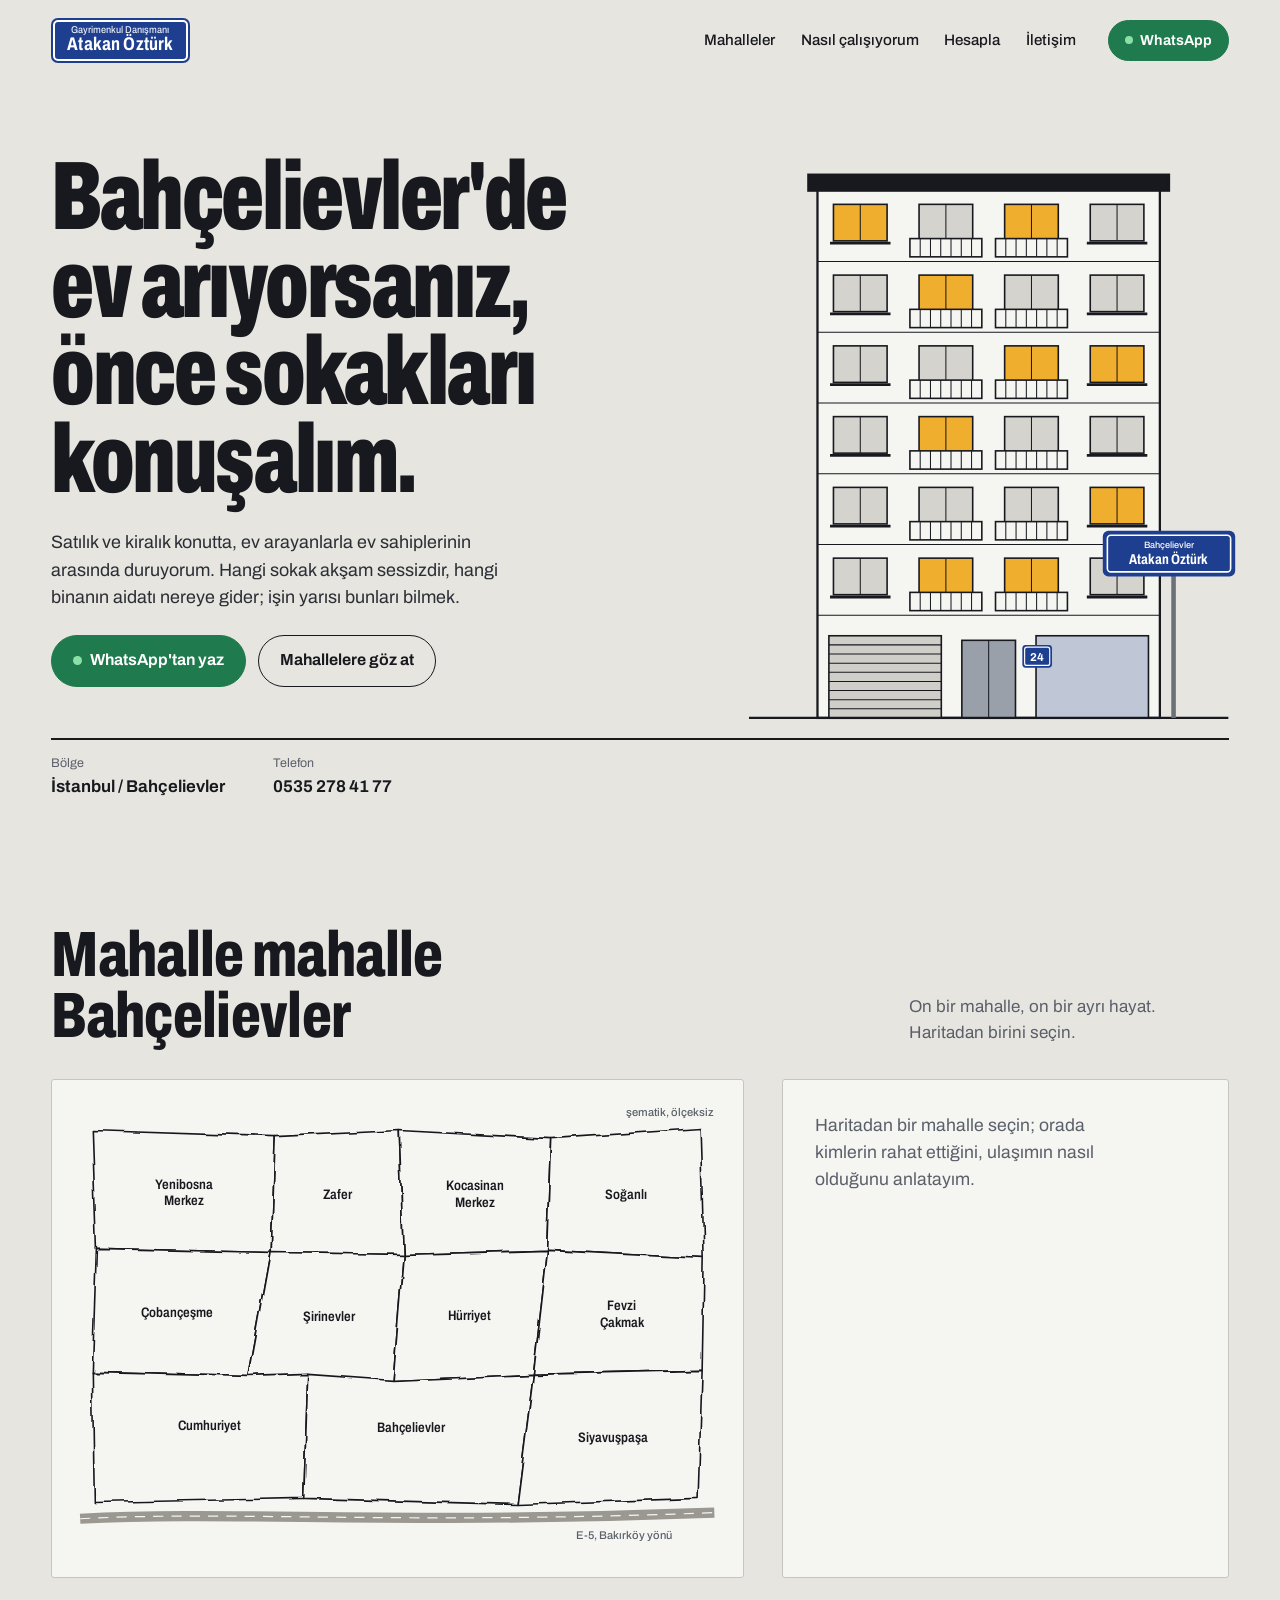
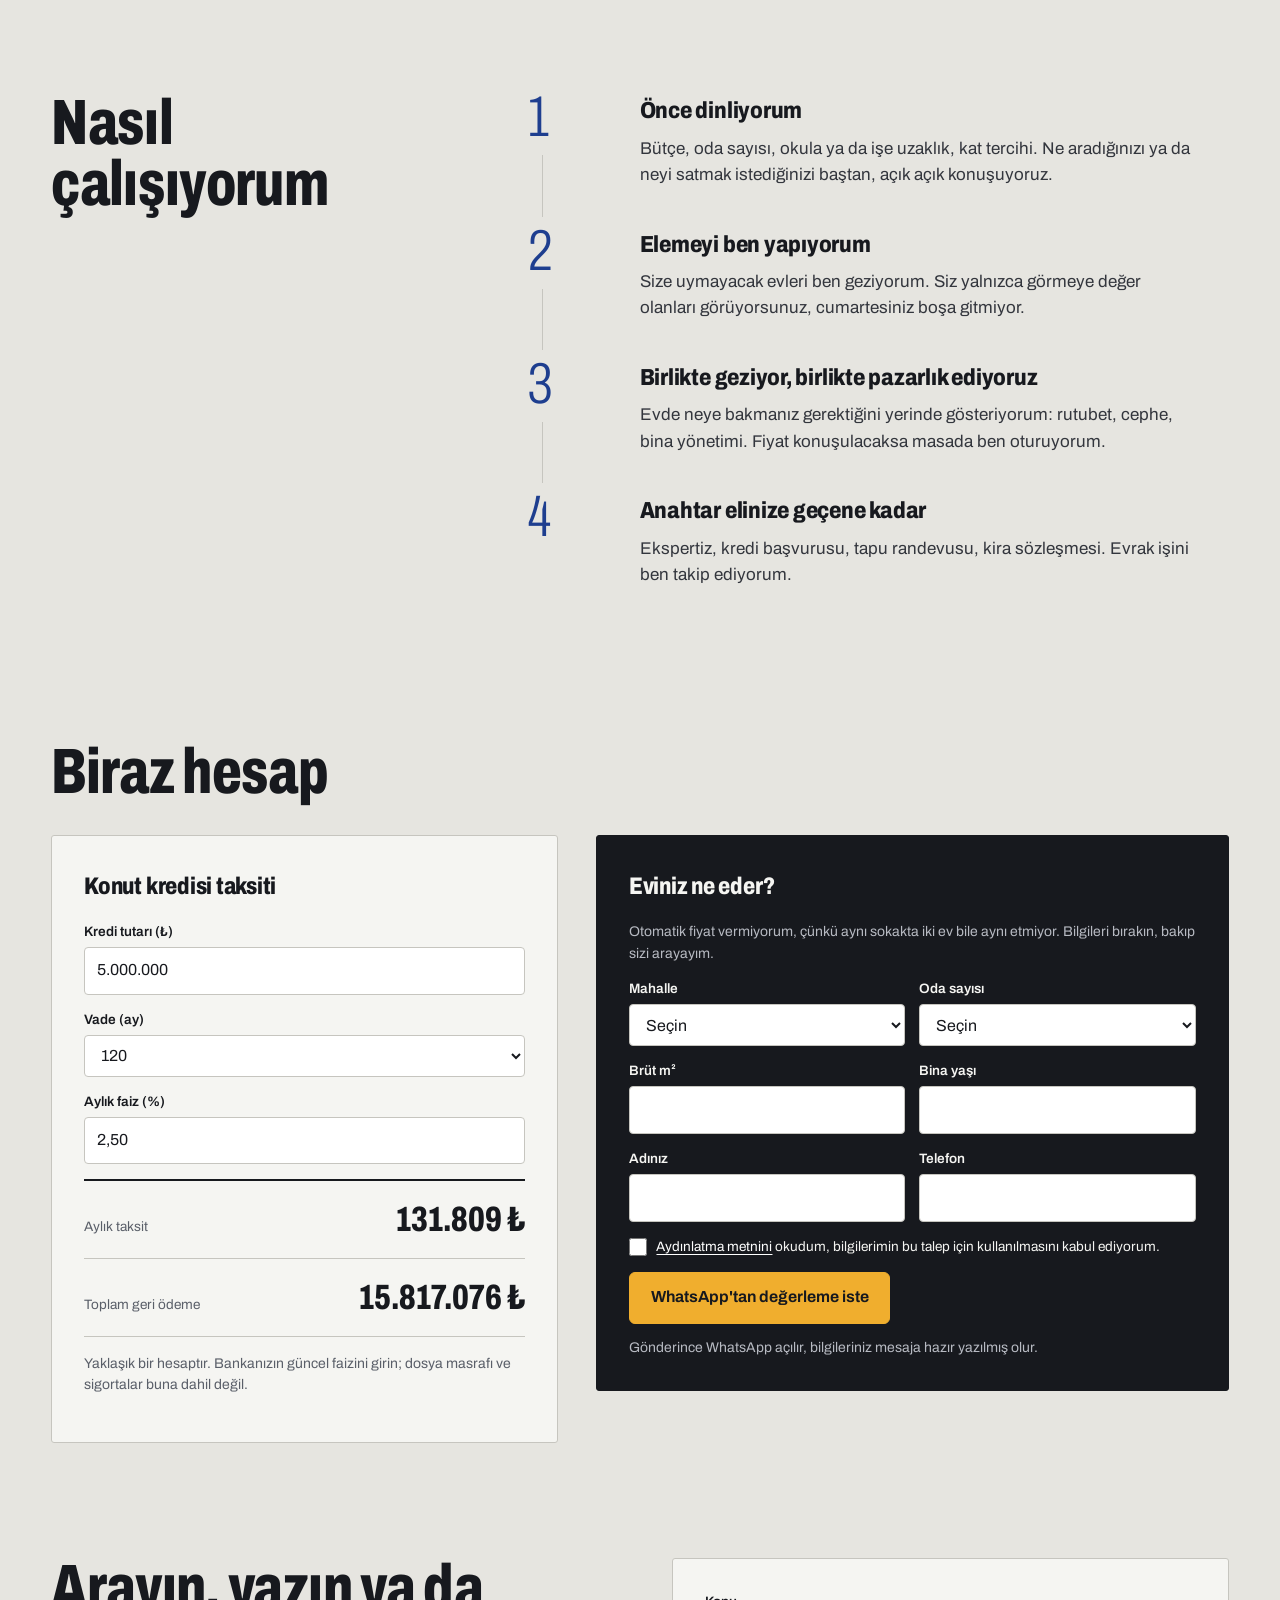
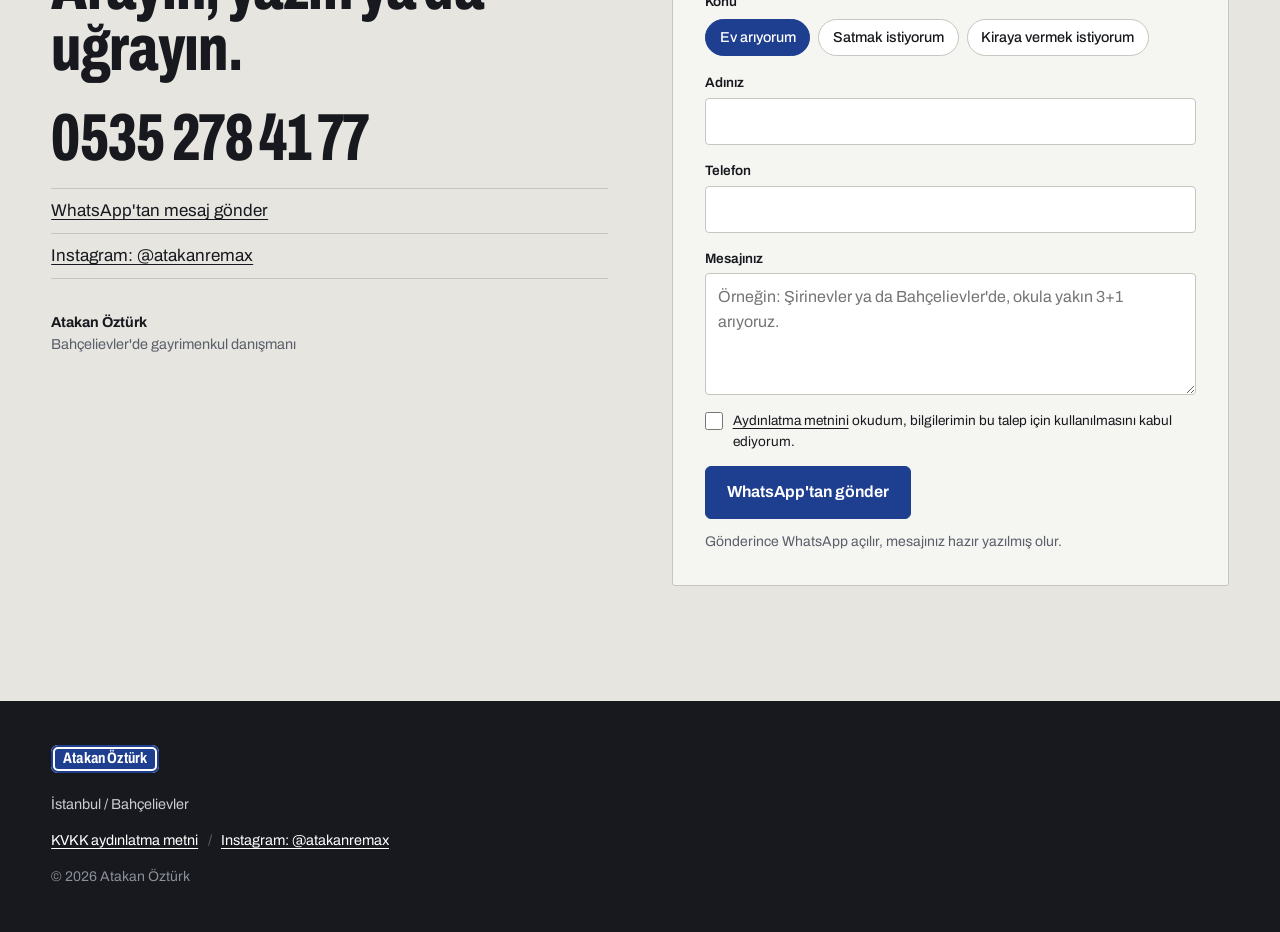
==== commit 7a5d2c5c: "İlan yokken portföy bölümünü ve linklerini gizle Co-Authored-By: Claude Opus 5.5 <noreply@anthropic." ====
--- a/index.html
+++ b/index.html
@@ -34,7 +34,7 @@
 </script>
 </head>
 <body>
-<a class="skip" href="#portfoy">İçeriğe geç</a>
+<a class="skip" href="#icerik">İçeriğe geç</a>
 
 <header class="top">
   <a href="./" class="plate plate--logo" aria-label="Atakan Öztürk, ana sayfa">
@@ -42,7 +42,7 @@
     <span class="plate__big">Atakan Öztürk</span>
   </a>
   <nav class="nav" aria-label="Ana menü">
-    <a href="#portfoy">Portföy</a>
+    <a href="#portfoy" data-portfoy hidden>Portföy</a>
     <a href="#mahalleler">Mahalleler</a>
     <a href="#surec">Nasıl çalışıyorum</a>
     <a href="#hesap">Hesapla</a>
@@ -51,7 +51,7 @@
   <a class="btn btn--wa top__wa" data-wa href="#">WhatsApp</a>
 </header>
 
-<main>
+<main id="icerik">
 <!-- HERO -->
 <section class="hero">
   <div class="hero__text">
@@ -59,7 +59,8 @@
     <p class="hero__lead">Satılık ve kiralık konutta, ev arayanlarla ev sahiplerinin arasında duruyorum. Hangi sokak akşam sessizdir, hangi binanın aidatı nereye gider; işin yarısı bunları bilmek.</p>
     <div class="hero__cta">
       <a class="btn btn--wa" data-wa href="#">WhatsApp'tan yaz</a>
-      <a class="btn btn--line" href="#portfoy">Evlere bak</a>
+      <a class="btn btn--line" href="#portfoy" data-portfoy hidden>Evlere bak</a>
+      <a class="btn btn--line" href="#mahalleler" data-portfoy-yok>Mahallelere göz at</a>
     </div>
   </div>
   <figure class="hero__art" aria-hidden="true">
@@ -74,7 +75,7 @@
 </section>
 
 <!-- PORTFÖY -->
-<section id="portfoy" class="sec portfoy">
+<section id="portfoy" class="sec portfoy" data-portfoy hidden>
   <div class="sec__head">
     <h2>Elimdeki evler</h2>
     <div class="filter" role="group" aria-label="İlanları filtrele">
--- a/assets/style.css
+++ b/assets/style.css
@@ -378,3 +378,5 @@
   .ilan-page { padding-bottom: 110px; }
 }
 .form-note { margin: .8rem 0 0; }
+
+[hidden] { display: none !important; }
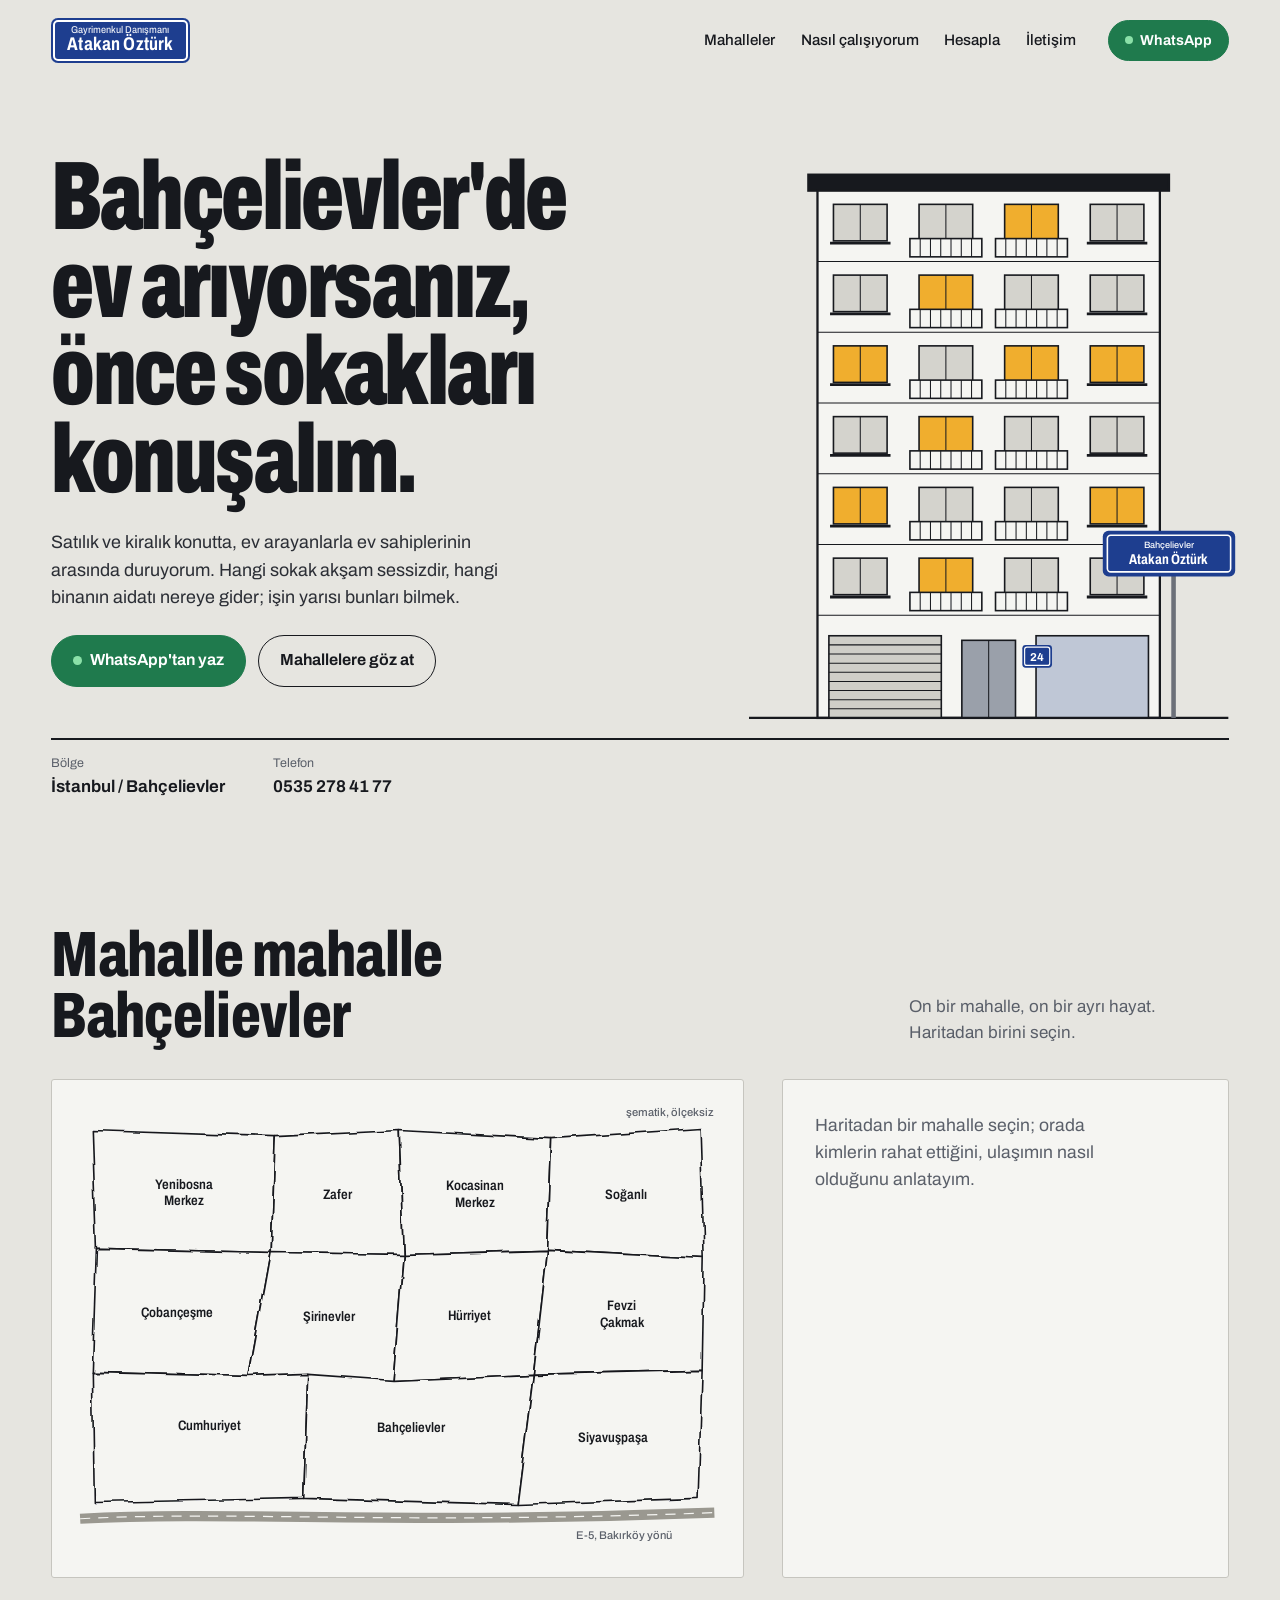
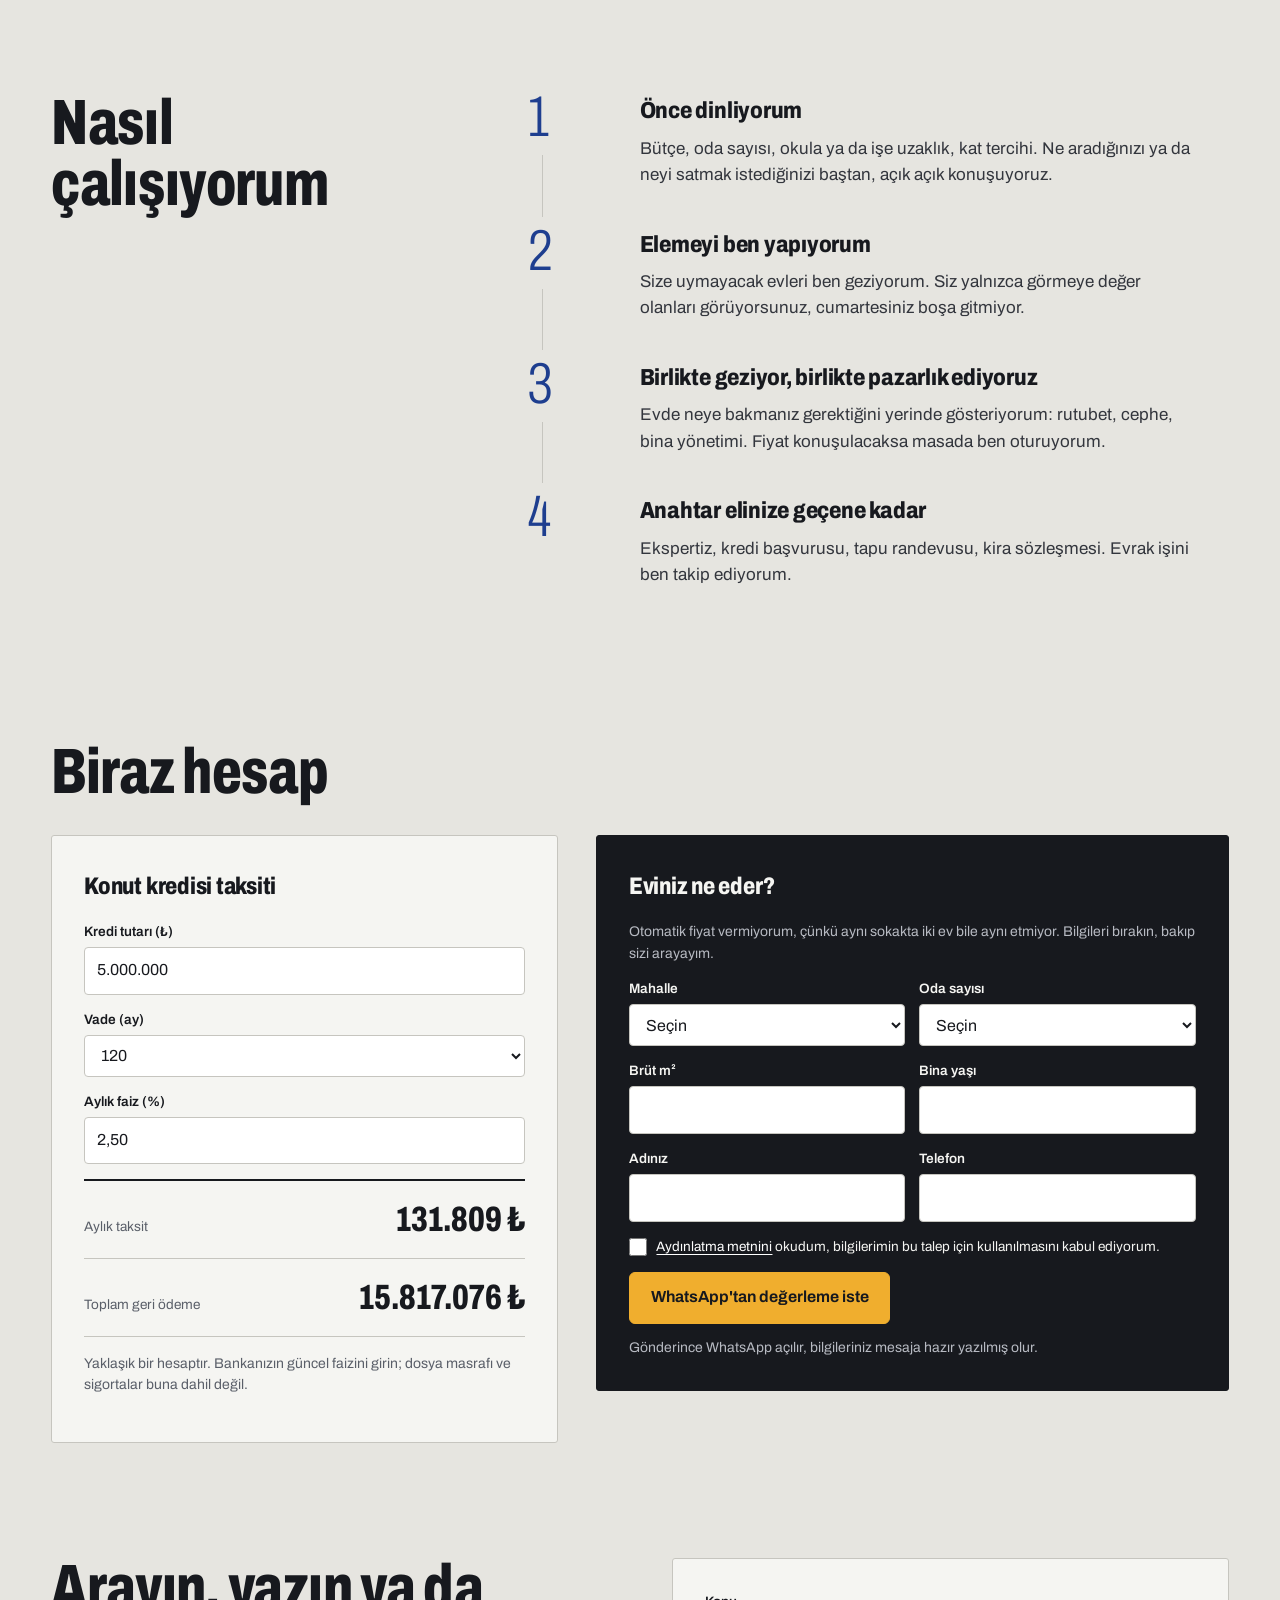
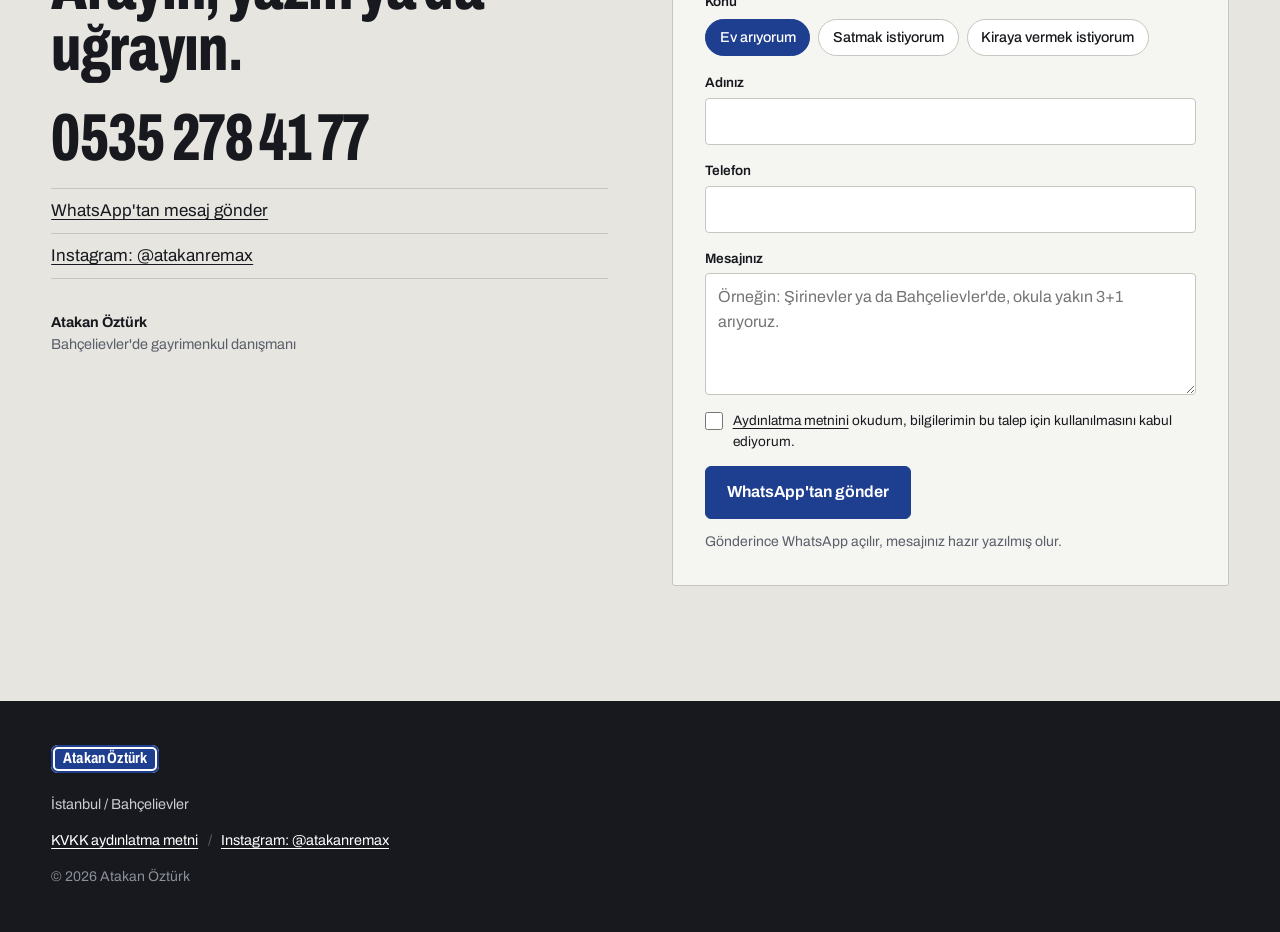
==== commit 29df38b4: "CSS/JS dosyalarına sürüm ekle (önbellek) Co-Authored-By: Claude Opus 5.5 <noreply@anthropic.com> Cla" ====
--- a/index.html
+++ b/index.html
@@ -18,7 +18,7 @@
 <link rel="preconnect" href="https://fonts.googleapis.com">
 <link rel="preconnect" href="https://fonts.gstatic.com" crossorigin>
 <link href="https://fonts.googleapis.com/css2?family=Archivo:ital,wdth,wght@0,62..125,300..900;1,62..125,300..900&display=swap" rel="stylesheet">
-<link rel="stylesheet" href="assets/style.css">
+<link rel="stylesheet" href="assets/style.css?v=7">
 <script type="application/ld+json">
 {
   "@context": "https://schema.org",
@@ -250,8 +250,8 @@
 
 <a class="wa-bar" data-wa href="#">WhatsApp'tan yaz</a>
 
-<script src="assets/config.js"></script>
-<script src="assets/plan.js"></script>
-<script src="assets/app.js"></script>
+<script src="assets/config.js?v=7"></script>
+<script src="assets/plan.js?v=7"></script>
+<script src="assets/app.js?v=7"></script>
 </body>
 </html>
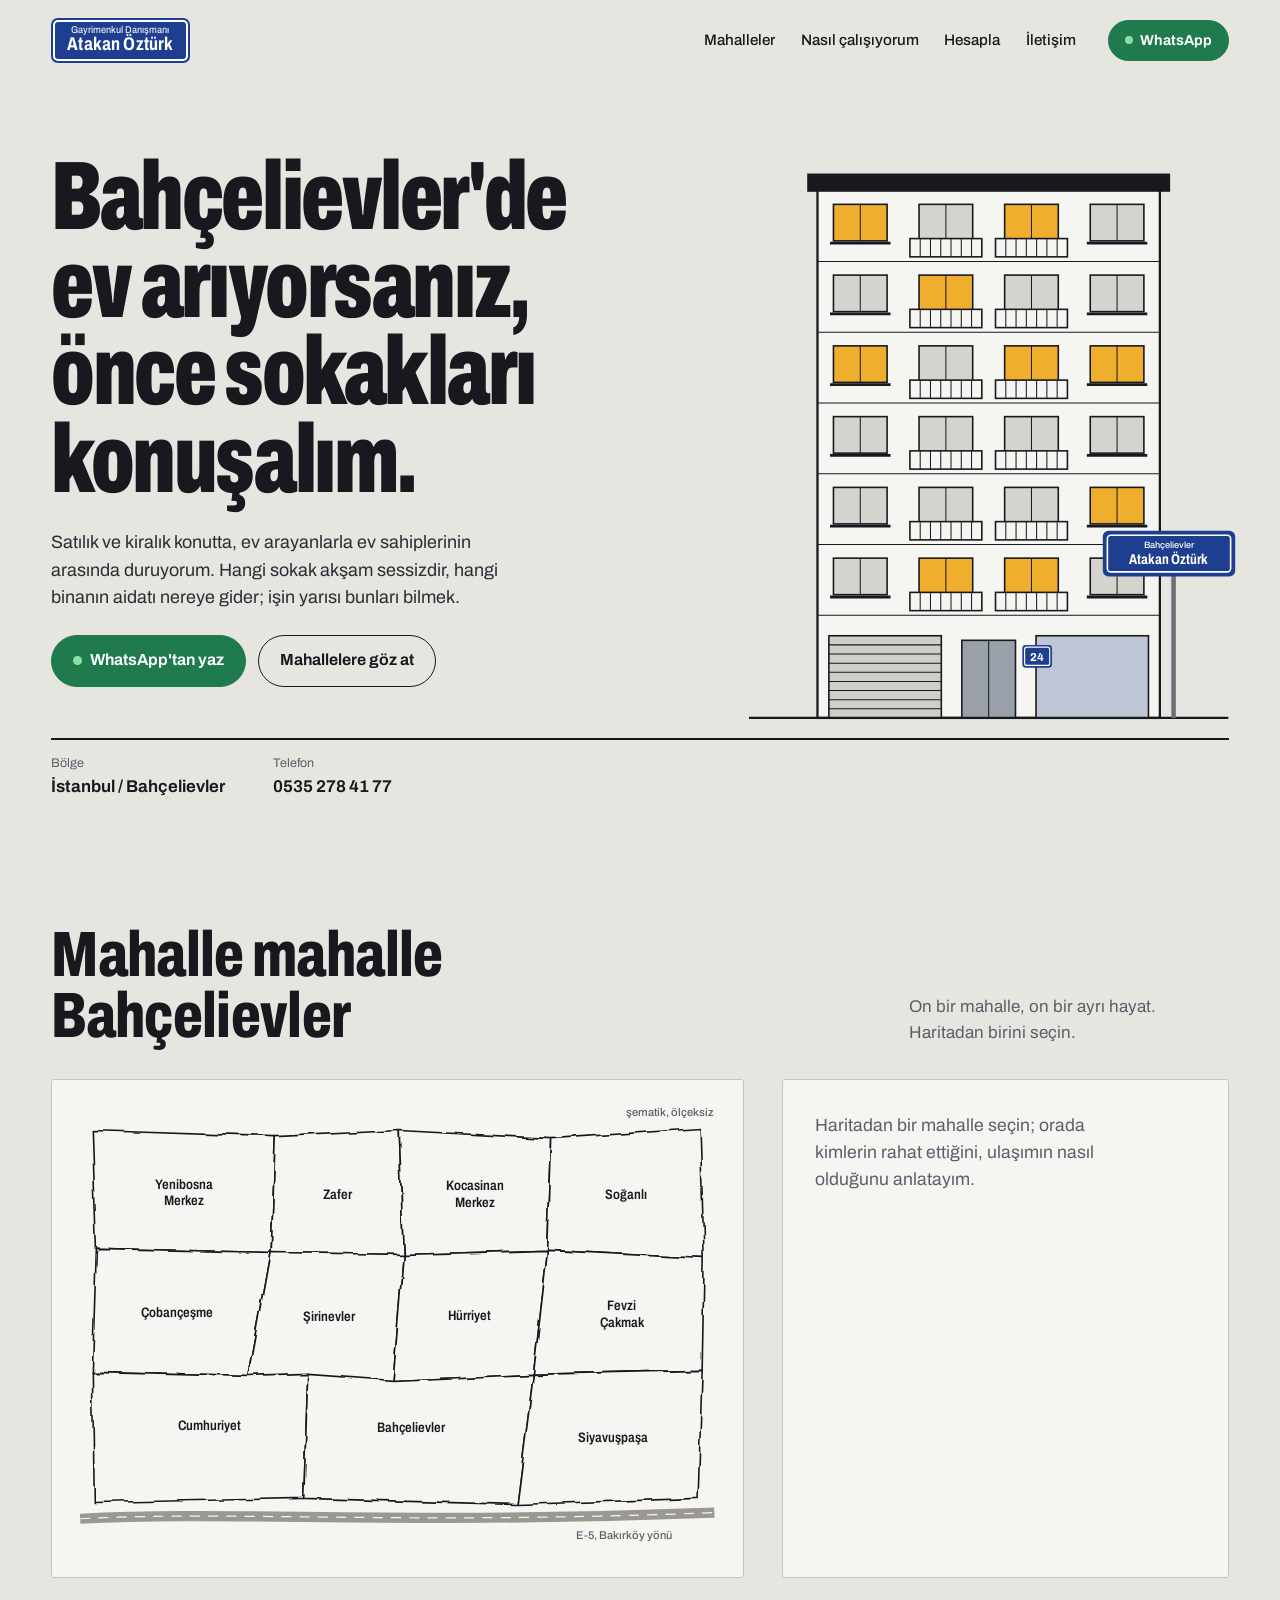
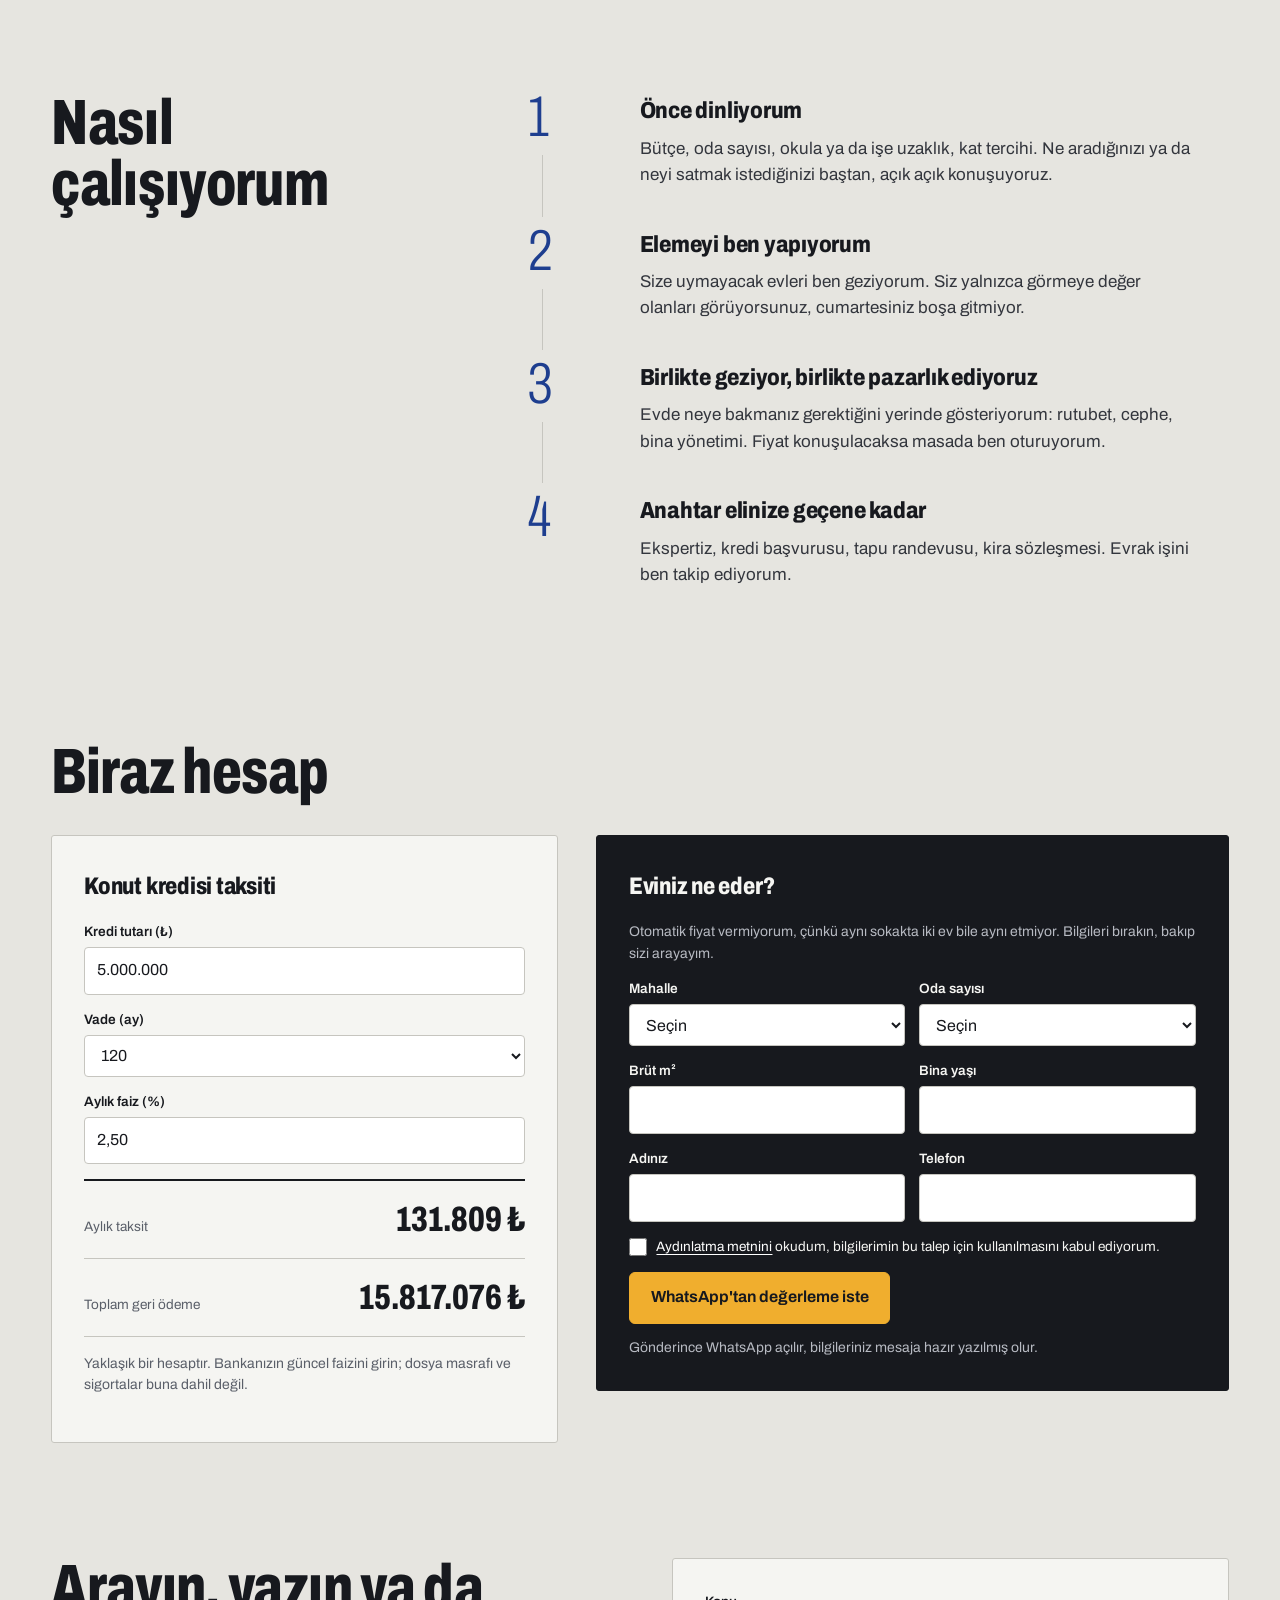
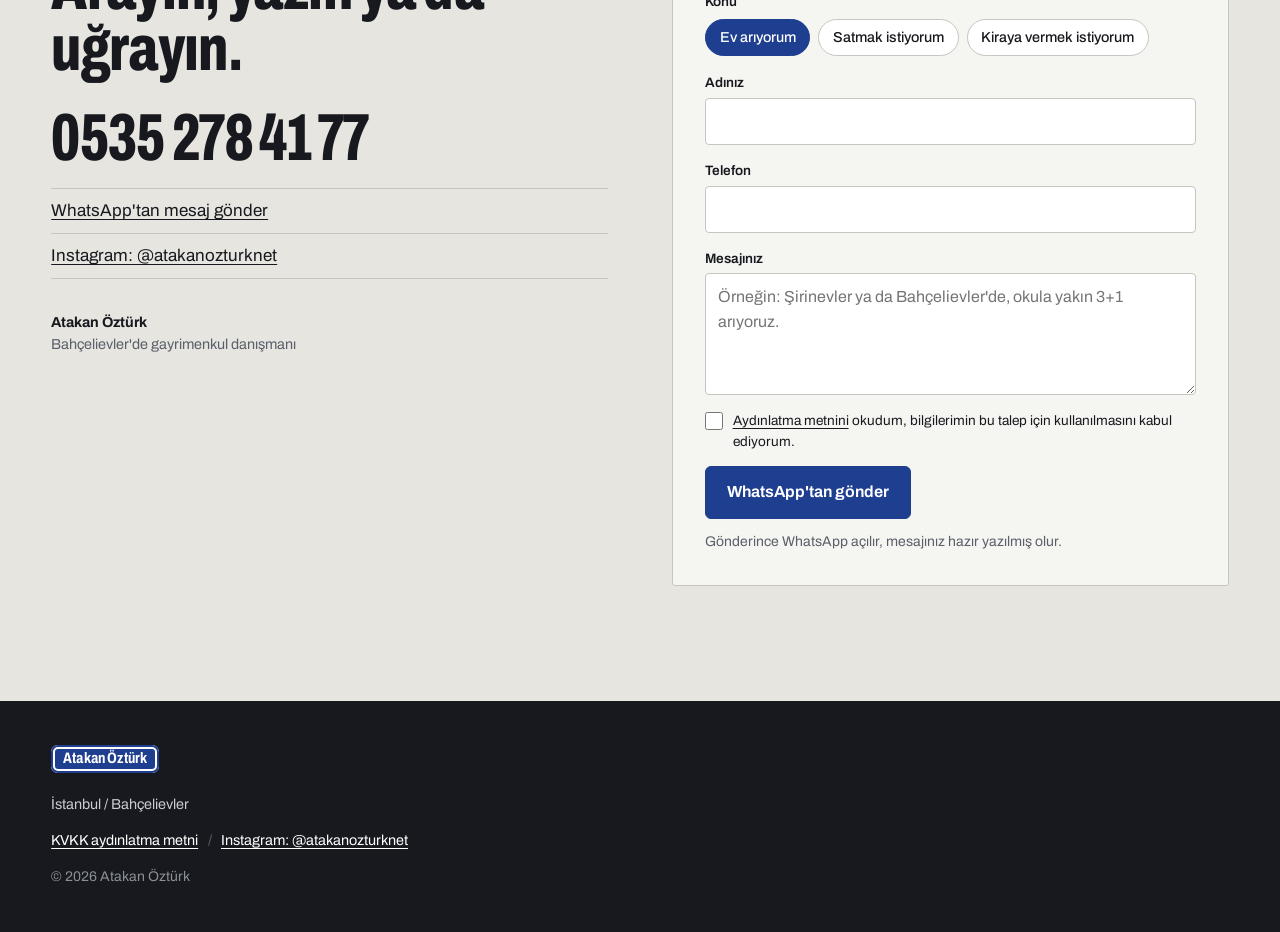
==== commit 7035c568: "Instagram hesabını @atakanozturknet olarak güncelle Co-Authored-By: Claude Opus 5.5 <noreply@anthrop" ====
--- a/index.html
+++ b/index.html
@@ -18,7 +18,7 @@
 <link rel="preconnect" href="https://fonts.googleapis.com">
 <link rel="preconnect" href="https://fonts.gstatic.com" crossorigin>
 <link href="https://fonts.googleapis.com/css2?family=Archivo:ital,wdth,wght@0,62..125,300..900;1,62..125,300..900&display=swap" rel="stylesheet">
-<link rel="stylesheet" href="assets/style.css?v=7">
+<link rel="stylesheet" href="assets/style.css?v=8">
 <script type="application/ld+json">
 {
   "@context": "https://schema.org",
@@ -29,7 +29,7 @@
   "image": "https://atakanozturk.net/img/og.png",
   "areaServed": { "@type": "Place", "name": "Bahçelievler, İstanbul" },
   "address": { "@type": "PostalAddress", "addressLocality": "Bahçelievler", "addressRegion": "İstanbul", "addressCountry": "TR" },
-  "sameAs": ["https://www.instagram.com/atakanremax/"]
+  "sameAs": ["https://www.instagram.com/atakanozturknet/"]
 }
 </script>
 </head>
@@ -250,8 +250,8 @@
 
 <a class="wa-bar" data-wa href="#">WhatsApp'tan yaz</a>
 
-<script src="assets/config.js?v=7"></script>
-<script src="assets/plan.js?v=7"></script>
-<script src="assets/app.js?v=7"></script>
+<script src="assets/config.js?v=8"></script>
+<script src="assets/plan.js?v=8"></script>
+<script src="assets/app.js?v=8"></script>
 </body>
 </html>
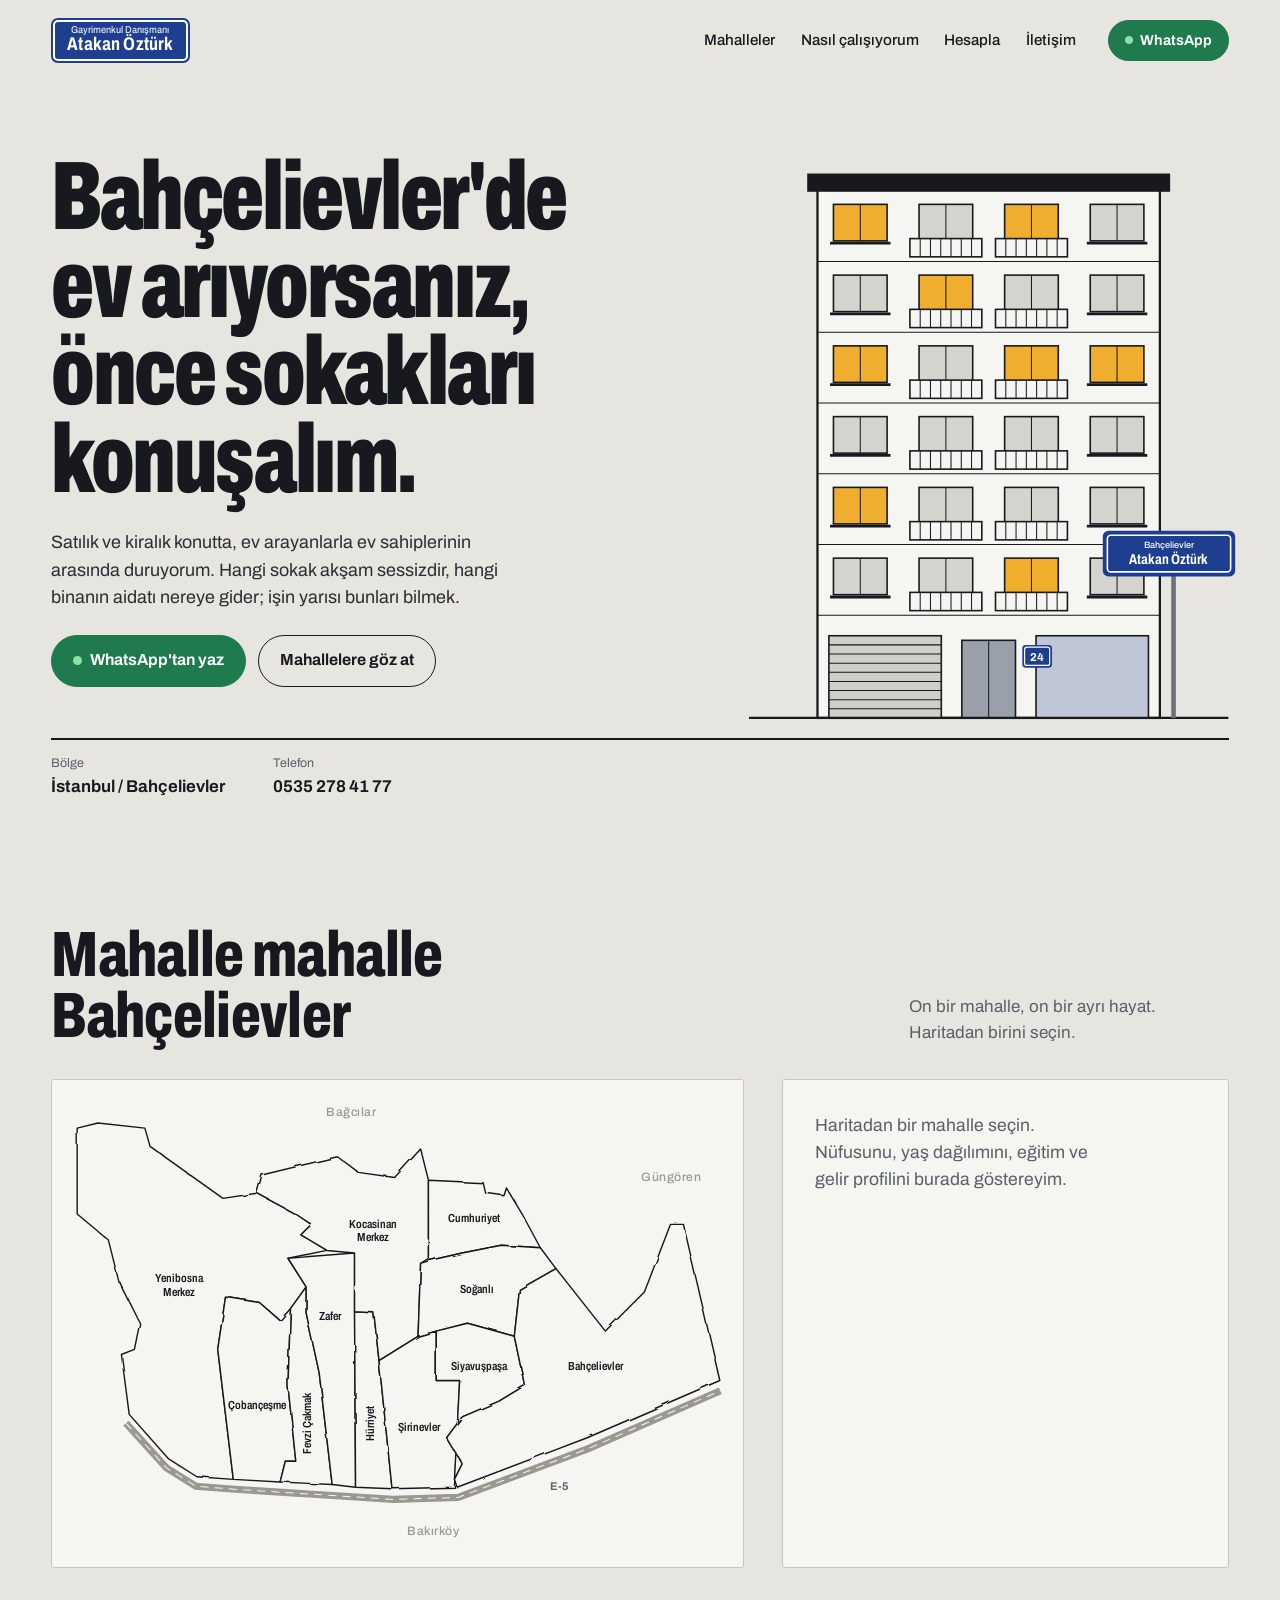
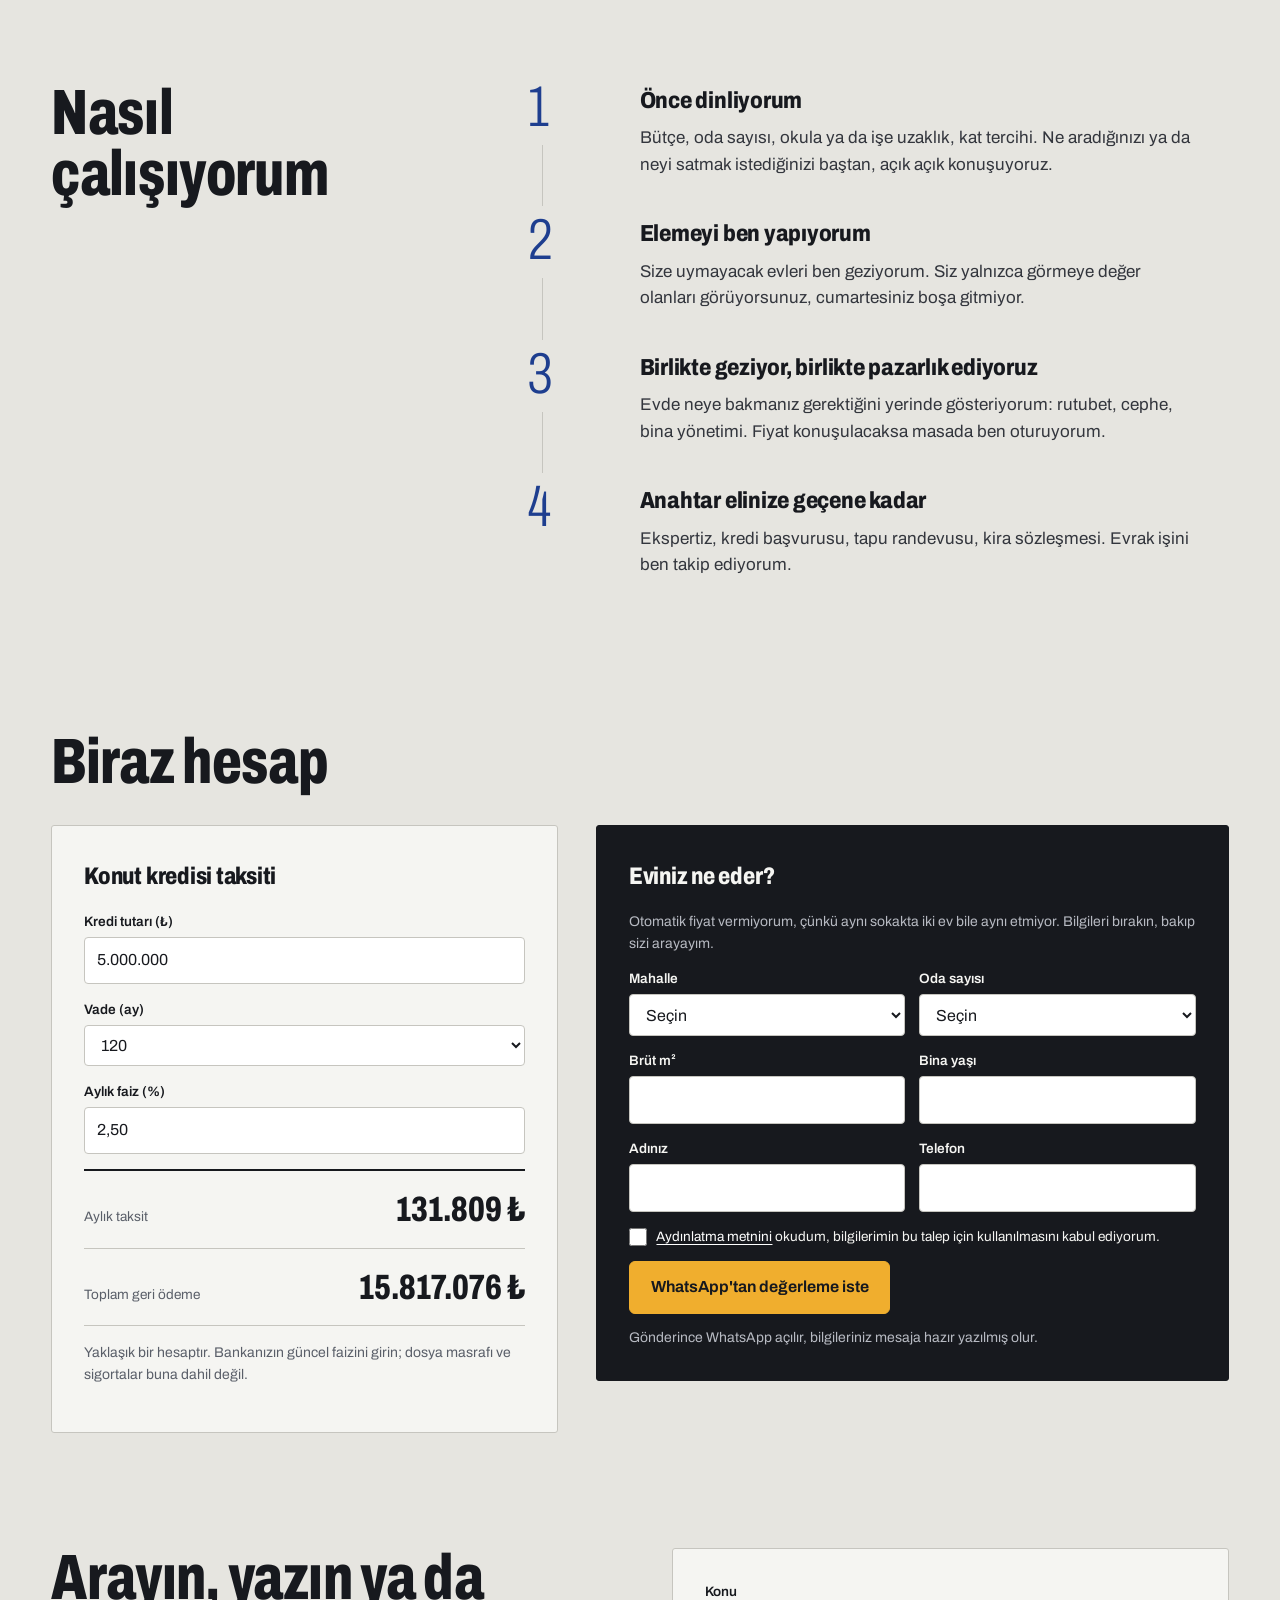
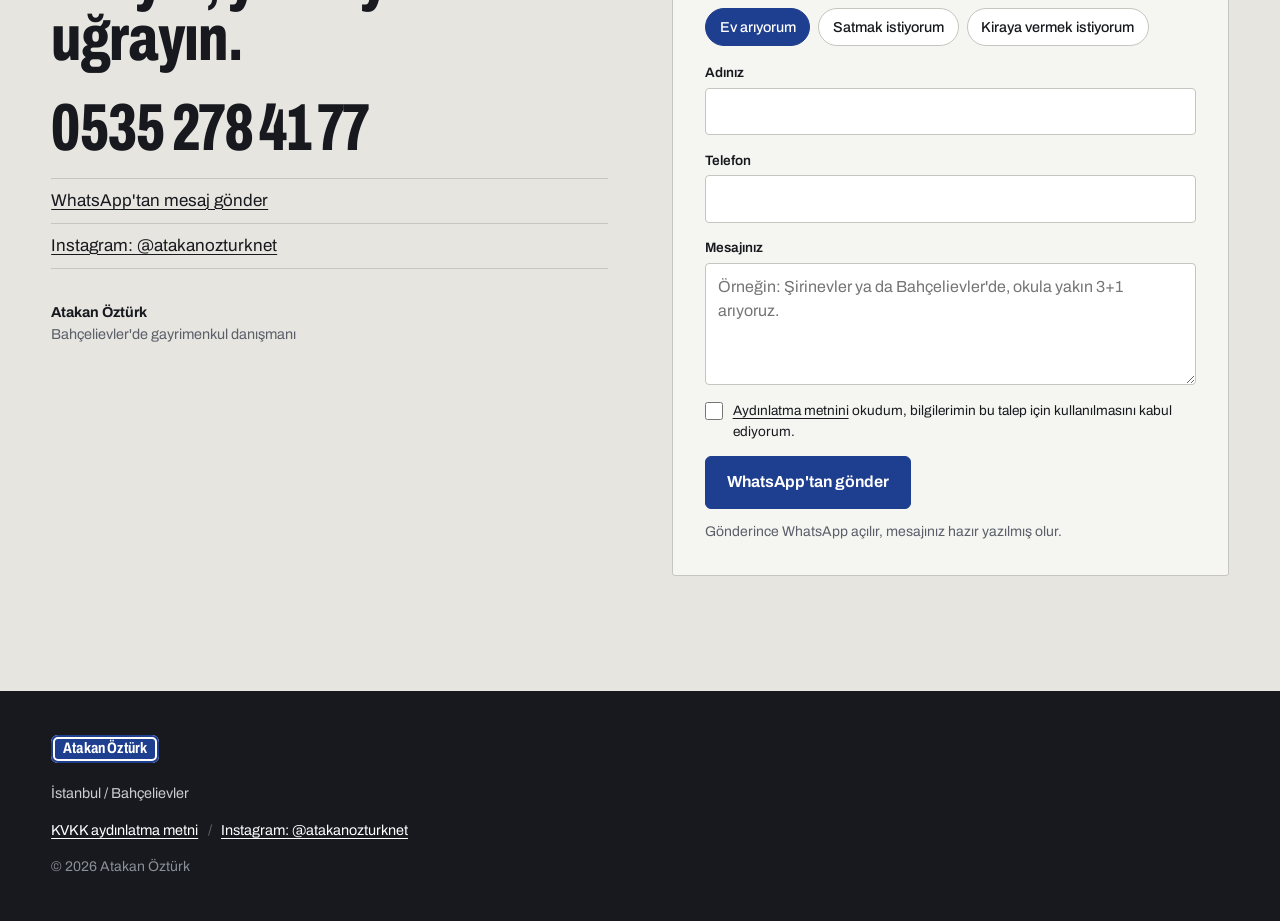
==== commit 99628184: "Mahalle haritasını gerçek sınırlarla yenile, demografik verileri ekle Eski mahalle notları kaldırıld" ====
--- a/index.html
+++ b/index.html
@@ -18,7 +18,7 @@
 <link rel="preconnect" href="https://fonts.googleapis.com">
 <link rel="preconnect" href="https://fonts.gstatic.com" crossorigin>
 <link href="https://fonts.googleapis.com/css2?family=Archivo:ital,wdth,wght@0,62..125,300..900;1,62..125,300..900&display=swap" rel="stylesheet">
-<link rel="stylesheet" href="assets/style.css?v=8">
+<link rel="stylesheet" href="assets/style.css?v=9">
 <script type="application/ld+json">
 {
   "@context": "https://schema.org",
@@ -102,29 +102,33 @@
   </div>
   <div class="mahalle__grid">
     <div class="map">
-      <svg viewBox="0 0 640 450" id="map" role="group" aria-label="Bahçelievler mahalleleri, şematik harita">
+      <svg viewBox="0 0 640 440" id="map" role="group" aria-label="Bahçelievler mahalleleri haritası">
         <defs>
           <filter id="hand" x="-2%" y="-2%" width="104%" height="104%">
-            <feTurbulence type="fractalNoise" baseFrequency="0.035" numOctaves="2" seed="7"/>
-            <feDisplacementMap in="SourceGraphic" scale="7"/>
+            <feTurbulence type="fractalNoise" baseFrequency="0.04" numOctaves="2" seed="7"/>
+            <feDisplacementMap in="SourceGraphic" scale="3"/>
           </filter>
           <pattern id="hatch" width="6" height="6" patternUnits="userSpaceOnUse" patternTransform="rotate(45)">
             <line x1="0" y1="0" x2="0" y2="6" stroke="currentColor" stroke-width="1" opacity=".35"/>
           </pattern>
         </defs>
+        <g class="komsu" aria-hidden="true">
+          <text x="250" y="16">Bağcılar</text>
+          <text x="560" y="80">Güngören</text>
+          <text x="330" y="428">Bakırköy</text>
+        </g>
+        <g class="e5" aria-hidden="true">
+          <path id="e5yol" d="M53 318 L93 362 L122 380 L160 383 L316 393 L380 391 L508 343 L638 286" fill="none" stroke-width="7"/>
+          <path d="M53 318 L93 362 L122 380 L160 383 L316 393 L380 391 L508 343 L638 286" fill="none" stroke-width="1" stroke-dasharray="8 6" class="e5__mid"/>
+          <text x="470" y="384">E-5</text>
+        </g>
         <g id="map-areas" filter="url(#hand)"></g>
-        <g class="e5">
-          <path d="M8 412 C 160 404, 320 418, 632 406" fill="none" stroke-width="10"/>
-          <path d="M8 412 C 160 404, 320 418, 632 406" fill="none" stroke-width="1.2" stroke-dasharray="10 8" class="e5__mid"/>
-          <text x="590" y="432" text-anchor="end">E-5, Bakırköy yönü</text>
-        </g>
         <g id="map-labels"></g>
-        <text x="632" y="16" text-anchor="end" class="map__scale">şematik, ölçeksiz</text>
       </svg>
       <div class="chips" id="chips" role="group" aria-label="Mahalle seçin"></div>
     </div>
     <aside class="panel" id="panel" aria-live="polite">
-      <p class="panel__empty">Haritadan bir mahalle seçin; orada kimlerin rahat ettiğini, ulaşımın nasıl olduğunu anlatayım.</p>
+      <p class="panel__empty">Haritadan bir mahalle seçin. Nüfusunu, yaş dağılımını, eğitim ve gelir profilini burada göstereyim.</p>
     </aside>
   </div>
 </section>
@@ -250,8 +254,8 @@
 
 <a class="wa-bar" data-wa href="#">WhatsApp'tan yaz</a>
 
-<script src="assets/config.js?v=8"></script>
-<script src="assets/plan.js?v=8"></script>
-<script src="assets/app.js?v=8"></script>
+<script src="assets/config.js?v=9"></script>
+<script src="assets/plan.js?v=9"></script>
+<script src="assets/app.js?v=9"></script>
 </body>
 </html>
--- a/assets/style.css
+++ b/assets/style.css
@@ -195,13 +195,14 @@
 .mahalle__grid { display: grid; grid-template-columns: minmax(0, 1.55fr) minmax(0, 1fr); gap: clamp(20px, 3vw, 48px); align-items: start; }
 .map { background: var(--kagit); border: 1px solid var(--cizgi); padding: clamp(8px, 2vw, 20px); border-radius: 3px; color: var(--murekkep); }
 #map { width: 100%; height: auto; }
-.area { fill: var(--kagit); stroke: var(--murekkep); stroke-width: 1.6; stroke-linejoin: round; transition: fill .2s; }
+.area { fill: var(--kagit); stroke: var(--murekkep); stroke-width: 1.4; stroke-linejoin: round; transition: fill .2s; cursor: pointer; }
 .area.is-hover { fill: url(#hatch); }
 .area.is-on { fill: var(--tabela); }
 .lbl { cursor: pointer; outline: none; }
-.lbl text { font: 600 13.5px var(--f); fill: var(--murekkep); font-variation-settings: "wdth" 82; pointer-events: none; }
+.lbl text { font: 600 11.5px var(--f); fill: var(--murekkep); font-variation-settings: "wdth" 78; pointer-events: none; }
+.lbl:focus-visible text { fill: var(--tabela); text-decoration: underline; }
+.komsu text { font: 500 12px var(--f); fill: #9a9890; letter-spacing: .04em; }
 .lbl.is-on text { fill: #fff; }
-.lbl:focus-visible rect { stroke: var(--lamba); stroke-width: 3; }
 .e5 path { stroke: #9a9890; }
 .e5 .e5__mid { stroke: var(--kagit); }
 .e5 text, .map__scale { font: 500 11px var(--f); fill: var(--gri); }
@@ -374,9 +375,27 @@
   .steps li { grid-template-columns: 52px 1fr; column-gap: 14px; }
   .steps li::before { font-size: 2.6rem; }
   .steps li::after { left: 12px; top: 46px; }
-  .lbl text { font-size: 16px; }
   .ilan-page { padding-bottom: 110px; }
 }
 .form-note { margin: .8rem 0 0; }
 
 [hidden] { display: none !important; }
+
+/* mahalle demografi paneli */
+.dg__sayi { display: grid; grid-template-columns: 1fr 1fr; gap: 12px; margin: 0 0 1rem; }
+.dg__sayi div { border-top: 2px solid var(--murekkep); padding-top: 6px; }
+.dg__sayi dt { font-size: .78rem; color: var(--gri); }
+.dg__sayi dd { margin: 0; font-size: 1.5rem; font-weight: 800; font-variation-settings: "wdth" 75; line-height: 1.1; }
+.dg__sayi small { font-size: .7rem; font-weight: 500; color: var(--gri); }
+.dg__not { list-style: none; padding: 0; margin: 0 0 1.1rem; font-size: .9rem; }
+.dg__not li { padding: 6px 10px; background: var(--beton); border-left: 3px solid var(--lamba); margin-bottom: 4px; }
+.dg { margin-bottom: 1rem; }
+.dg__t { font-size: .82rem; font-weight: 650; margin: 0 0 .35rem; }
+.dg__bar { display: flex; height: 12px; border-radius: 2px; overflow: hidden; gap: 2px; }
+.dg__bar span { min-width: 2px; }
+.dg__leg { list-style: none; padding: 0; margin: .4rem 0 0; display: flex; flex-wrap: wrap; gap: 2px 12px; font-size: .78rem; color: var(--gri); }
+.dg__leg i { display: inline-block; width: 9px; height: 9px; border-radius: 1px; margin-right: 4px; vertical-align: -1px; box-shadow: inset 0 0 0 1px rgba(23,25,30,.15); }
+.dg__leg b { color: var(--murekkep); font-weight: 650; }
+.dg__kaynak { font-size: .75rem; color: var(--gri); margin: .4rem 0 1.1rem; }
+.e5 text { font-weight: 650; }
+@media (min-width: 981px) { .map { position: sticky; top: 20px; } }
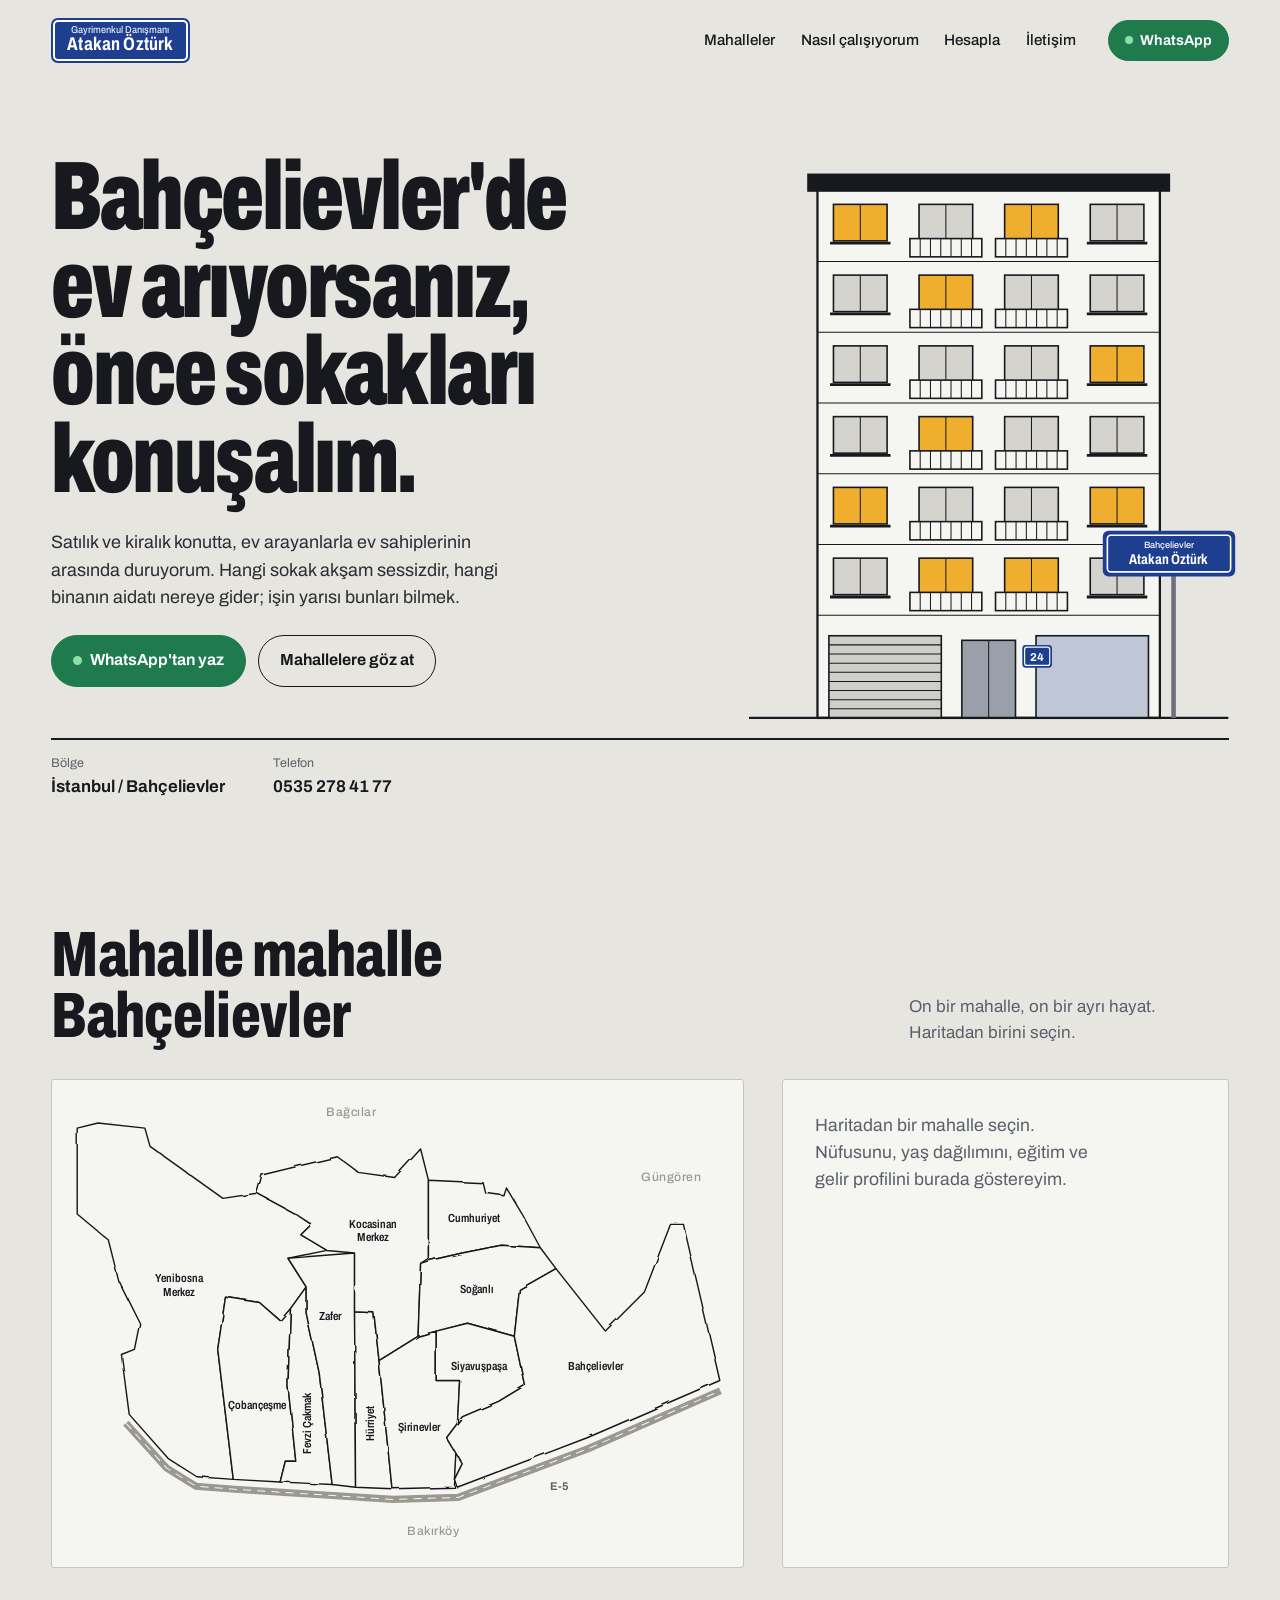
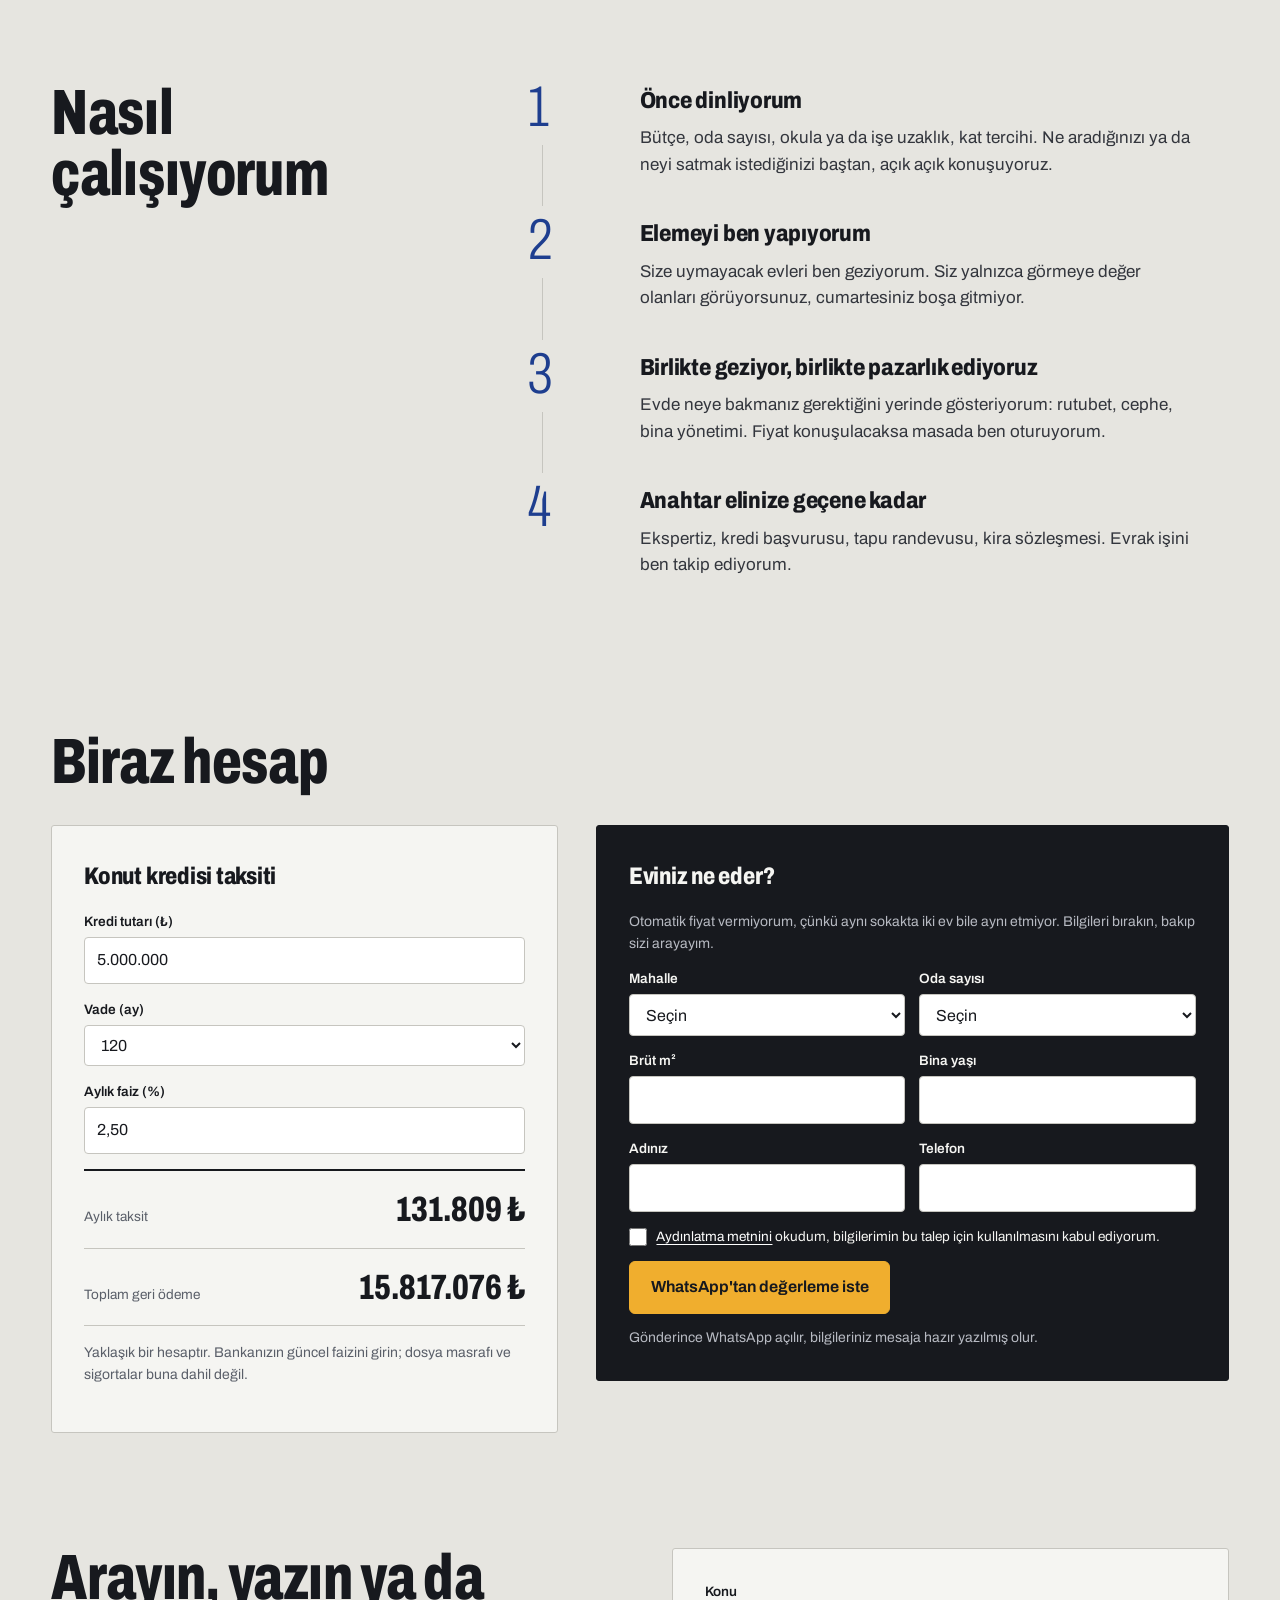
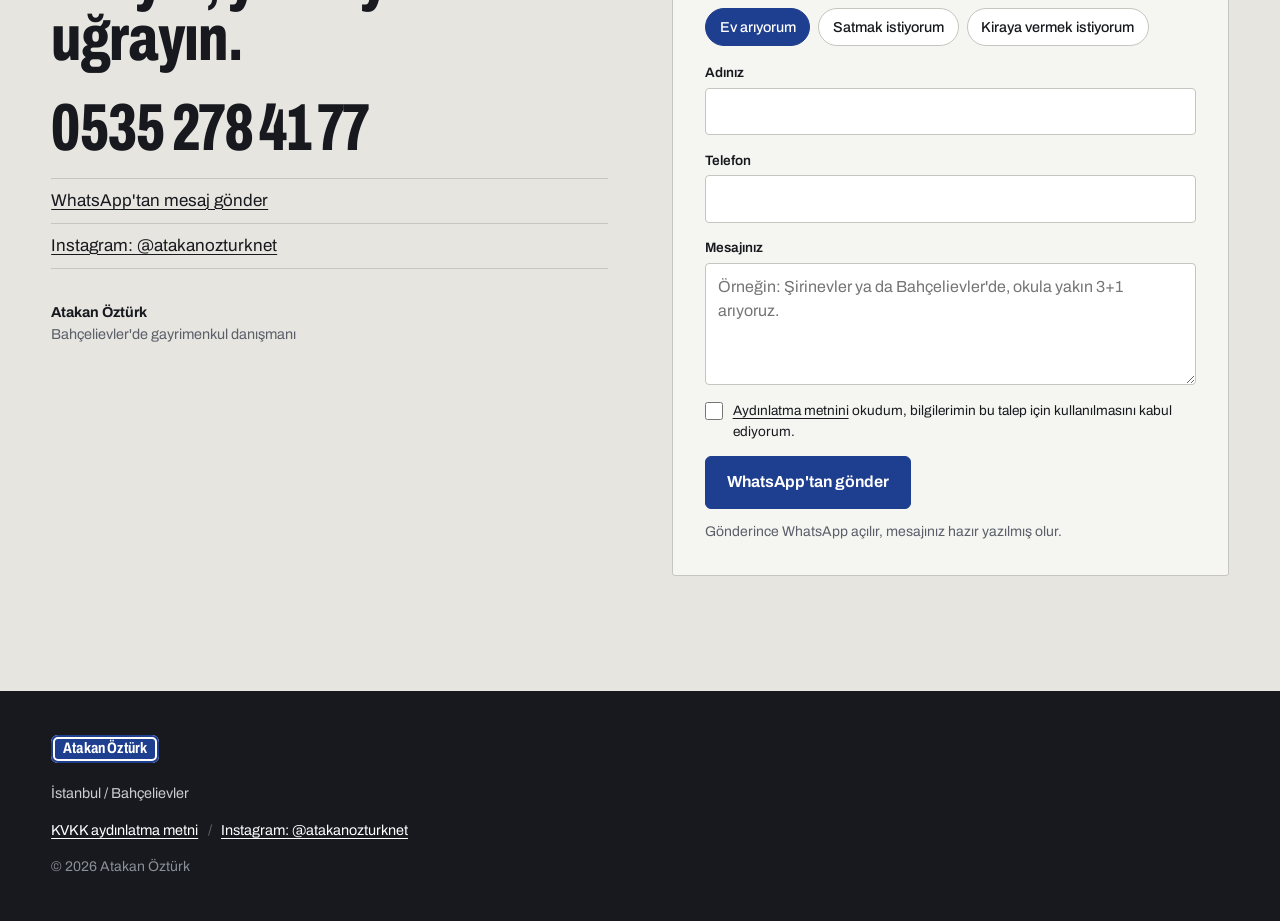
==== commit e19eb6e5: "Arama başlığı ve açıklamasını güncelle Co-Authored-By: Claude Opus 5.5 <noreply@anthropic.com> Claud" ====
--- a/index.html
+++ b/index.html
@@ -3,13 +3,13 @@
 <head>
 <meta charset="utf-8">
 <meta name="viewport" content="width=device-width, initial-scale=1">
-<title>Atakan Öztürk | Bahçelievler Gayrimenkul Danışmanı</title>
-<meta name="description" content="Bahçelievler'de satılık ve kiralık daire arayanlara, evini satmak ya da kiraya vermek isteyenlere danışmanlık. Atakan Öztürk, İstanbul / Bahçelievler.">
+<title>Atakan Öztürk | Bahçelievler Gayrimenkul Danışmanı | Bahçelievler Emlakçı</title>
+<meta name="description" content="Bahçelievler emlakçı ve gayrimenkul danışmanı Atakan Öztürk. Satılık ve kiralık ev, emlak danışmanlığı: Yenibosna, Zafer, Çobançeşme, Kocasinan, Cumhuriyet, Hürriyet, Siyavuşpaşa, Soğanlı, Fevzi Çakmak ve Şirinevler; Bahçelievler'in her mahallesi.">
 <link rel="canonical" href="https://atakanozturk.net/">
 <meta property="og:type" content="website">
 <meta property="og:locale" content="tr_TR">
-<meta property="og:title" content="Atakan Öztürk | Bahçelievler Gayrimenkul Danışmanı">
-<meta property="og:description" content="Bahçelievler'de satılık ve kiralık evler, mahalle mahalle.">
+<meta property="og:title" content="Atakan Öztürk | Bahçelievler Gayrimenkul Danışmanı | Bahçelievler Emlakçı">
+<meta property="og:description" content="Bahçelievler emlakçı ve gayrimenkul danışmanı Atakan Öztürk. Satılık ve kiralık ev, emlak danışmanlığı: Yenibosna, Zafer, Çobançeşme, Kocasinan, Cumhuriyet, Hürriyet, Siyavuşpaşa, Soğanlı, Fevzi Çakmak ve Şirinevler; Bahçelievler'in her mahallesi.">
 <meta property="og:url" content="https://atakanozturk.net/">
 <meta property="og:image" content="https://atakanozturk.net/img/og.png">
 <meta name="twitter:card" content="summary_large_image">
@@ -24,6 +24,7 @@
   "@context": "https://schema.org",
   "@type": "RealEstateAgent",
   "name": "Atakan Öztürk",
+  "description": "Bahçelievler emlakçı ve gayrimenkul danışmanı Atakan Öztürk. Satılık ve kiralık ev, emlak danışmanlığı: Yenibosna, Zafer, Çobançeşme, Kocasinan, Cumhuriyet, Hürriyet, Siyavuşpaşa, Soğanlı, Fevzi Çakmak ve Şirinevler; Bahçelievler'in her mahallesi.",
   "url": "https://atakanozturk.net/",
   "telephone": "+905352784177",
   "image": "https://atakanozturk.net/img/og.png",
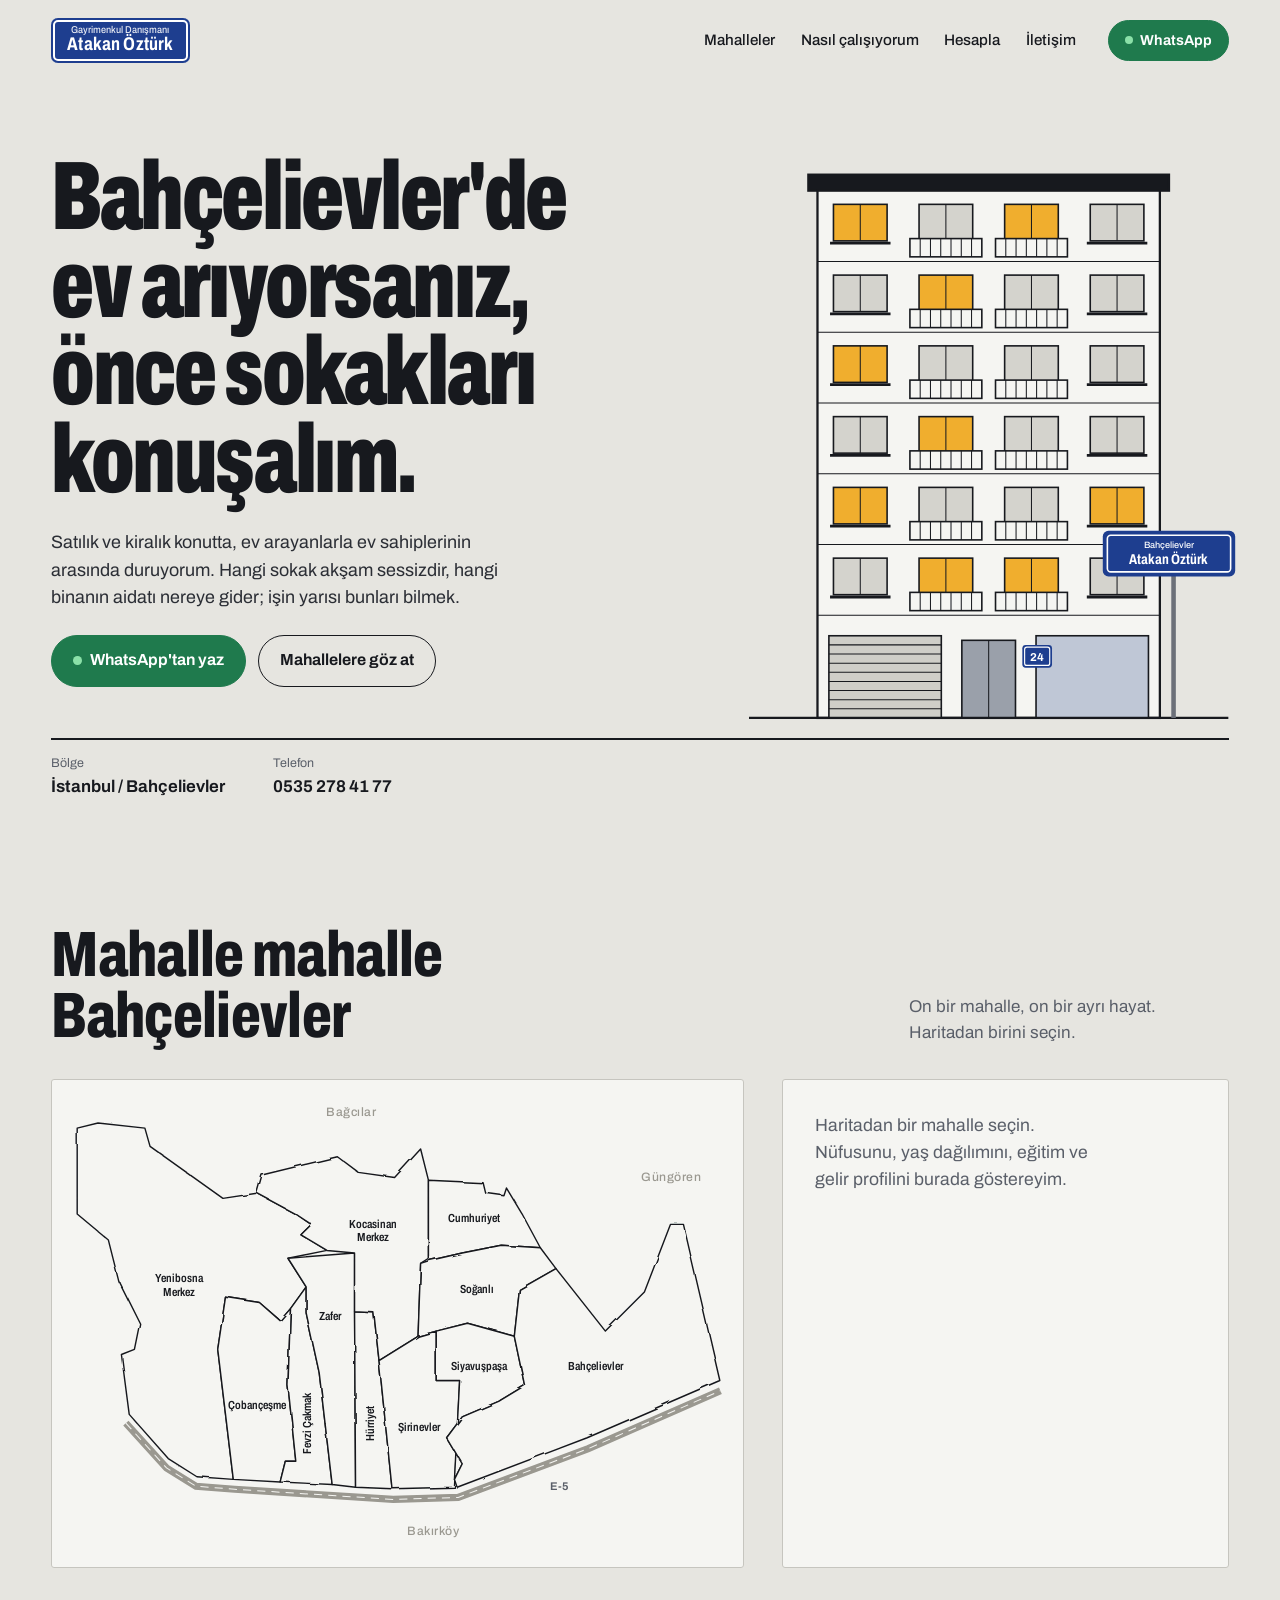
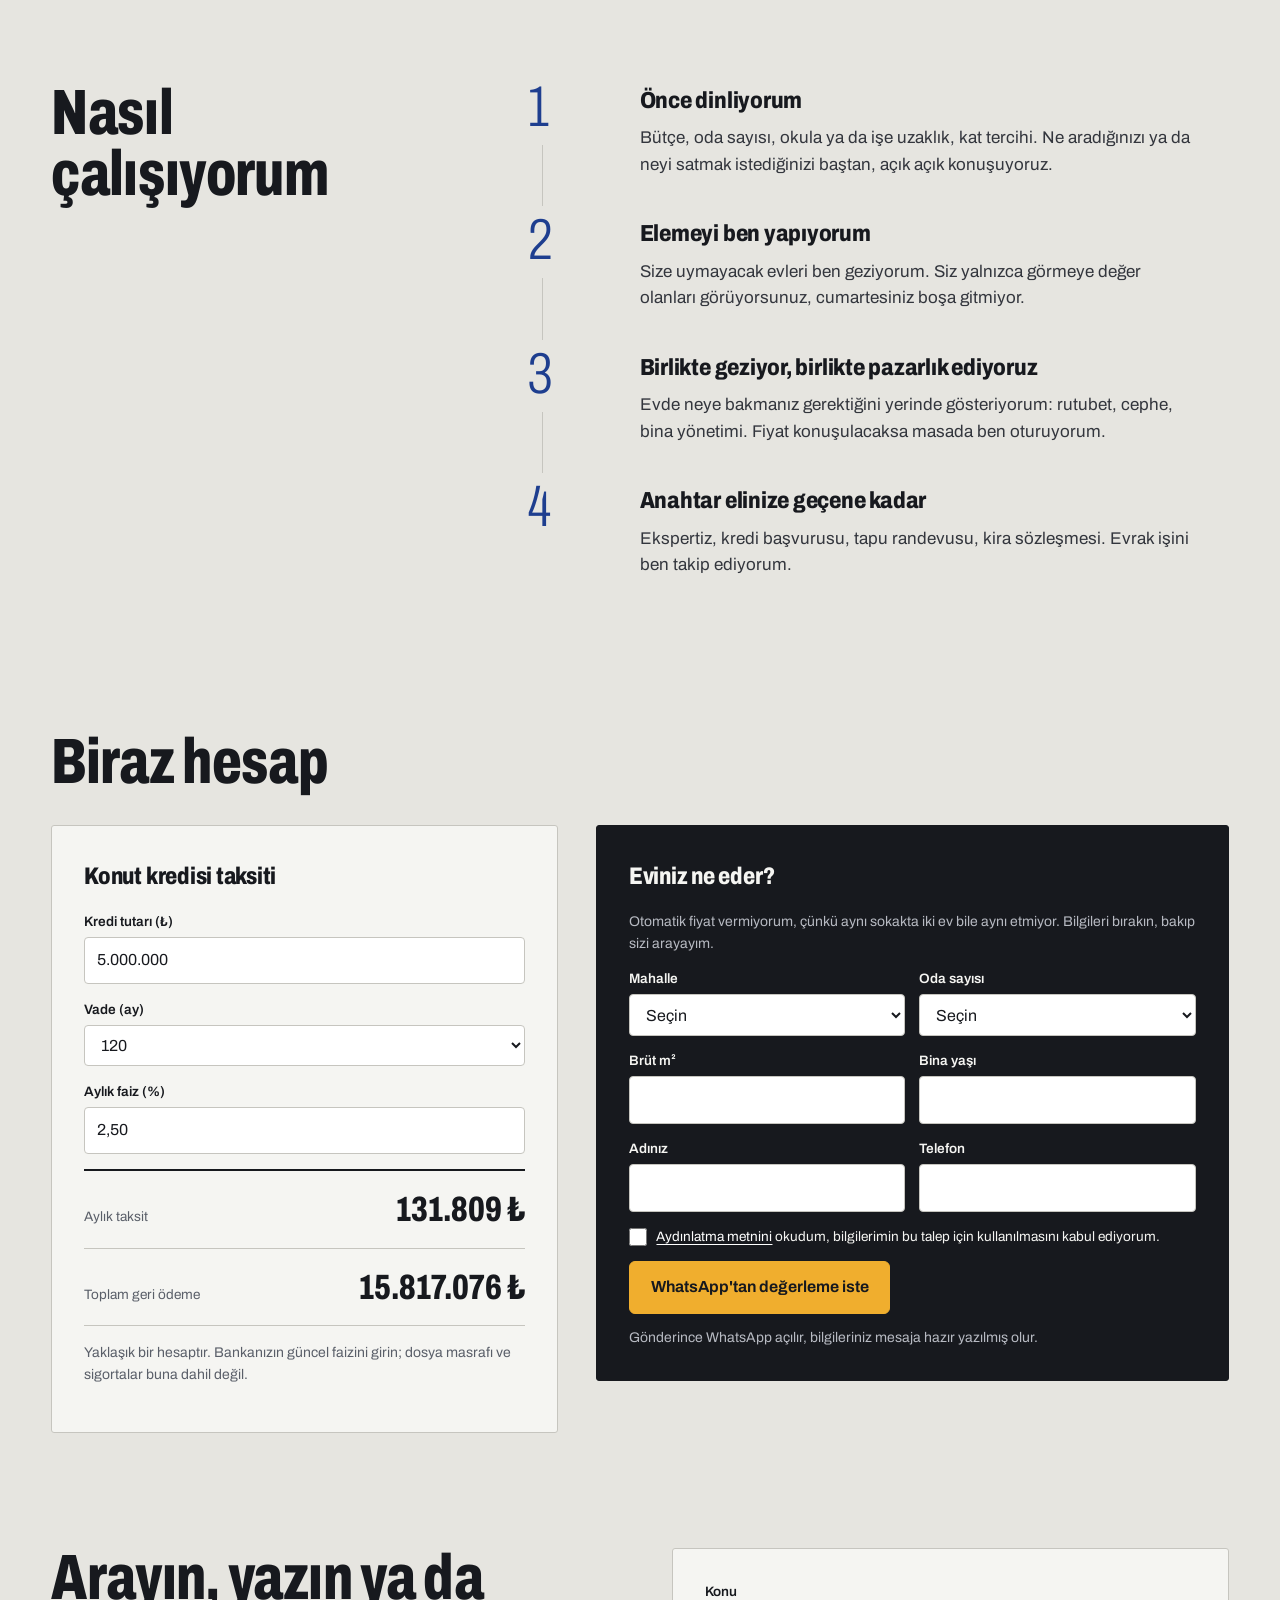
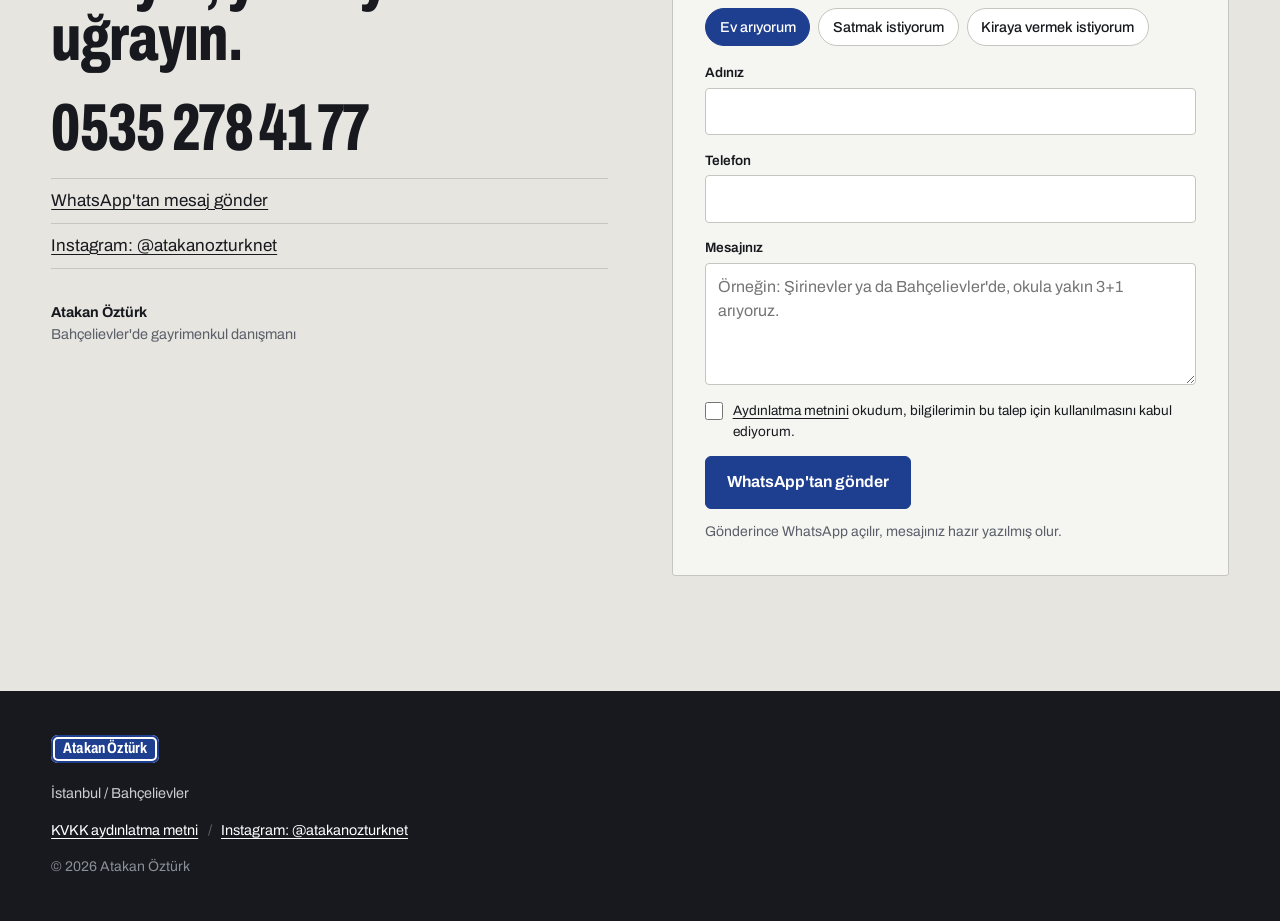
==== commit 34a97da1: "Mahalle panelinden 'hakkında sor' butonunu kaldır, Endeksa kaynağını ekle Co-Authored-By: Claude Opu" ====
--- a/index.html
+++ b/index.html
@@ -18,7 +18,7 @@
 <link rel="preconnect" href="https://fonts.googleapis.com">
 <link rel="preconnect" href="https://fonts.gstatic.com" crossorigin>
 <link href="https://fonts.googleapis.com/css2?family=Archivo:ital,wdth,wght@0,62..125,300..900;1,62..125,300..900&display=swap" rel="stylesheet">
-<link rel="stylesheet" href="assets/style.css?v=9">
+<link rel="stylesheet" href="assets/style.css?v=10">
 <script type="application/ld+json">
 {
   "@context": "https://schema.org",
@@ -255,8 +255,8 @@
 
 <a class="wa-bar" data-wa href="#">WhatsApp'tan yaz</a>
 
-<script src="assets/config.js?v=9"></script>
-<script src="assets/plan.js?v=9"></script>
-<script src="assets/app.js?v=9"></script>
+<script src="assets/config.js?v=10"></script>
+<script src="assets/plan.js?v=10"></script>
+<script src="assets/app.js?v=10"></script>
 </body>
 </html>
--- a/assets/style.css
+++ b/assets/style.css
@@ -399,3 +399,5 @@
 .dg__kaynak { font-size: .75rem; color: var(--gri); margin: .4rem 0 1.1rem; }
 .e5 text { font-weight: 650; }
 @media (min-width: 981px) { .map { position: sticky; top: 20px; } }
+.dg__kaynak { margin-bottom: 0; }
+.dg__kaynak a { color: var(--tabela); }
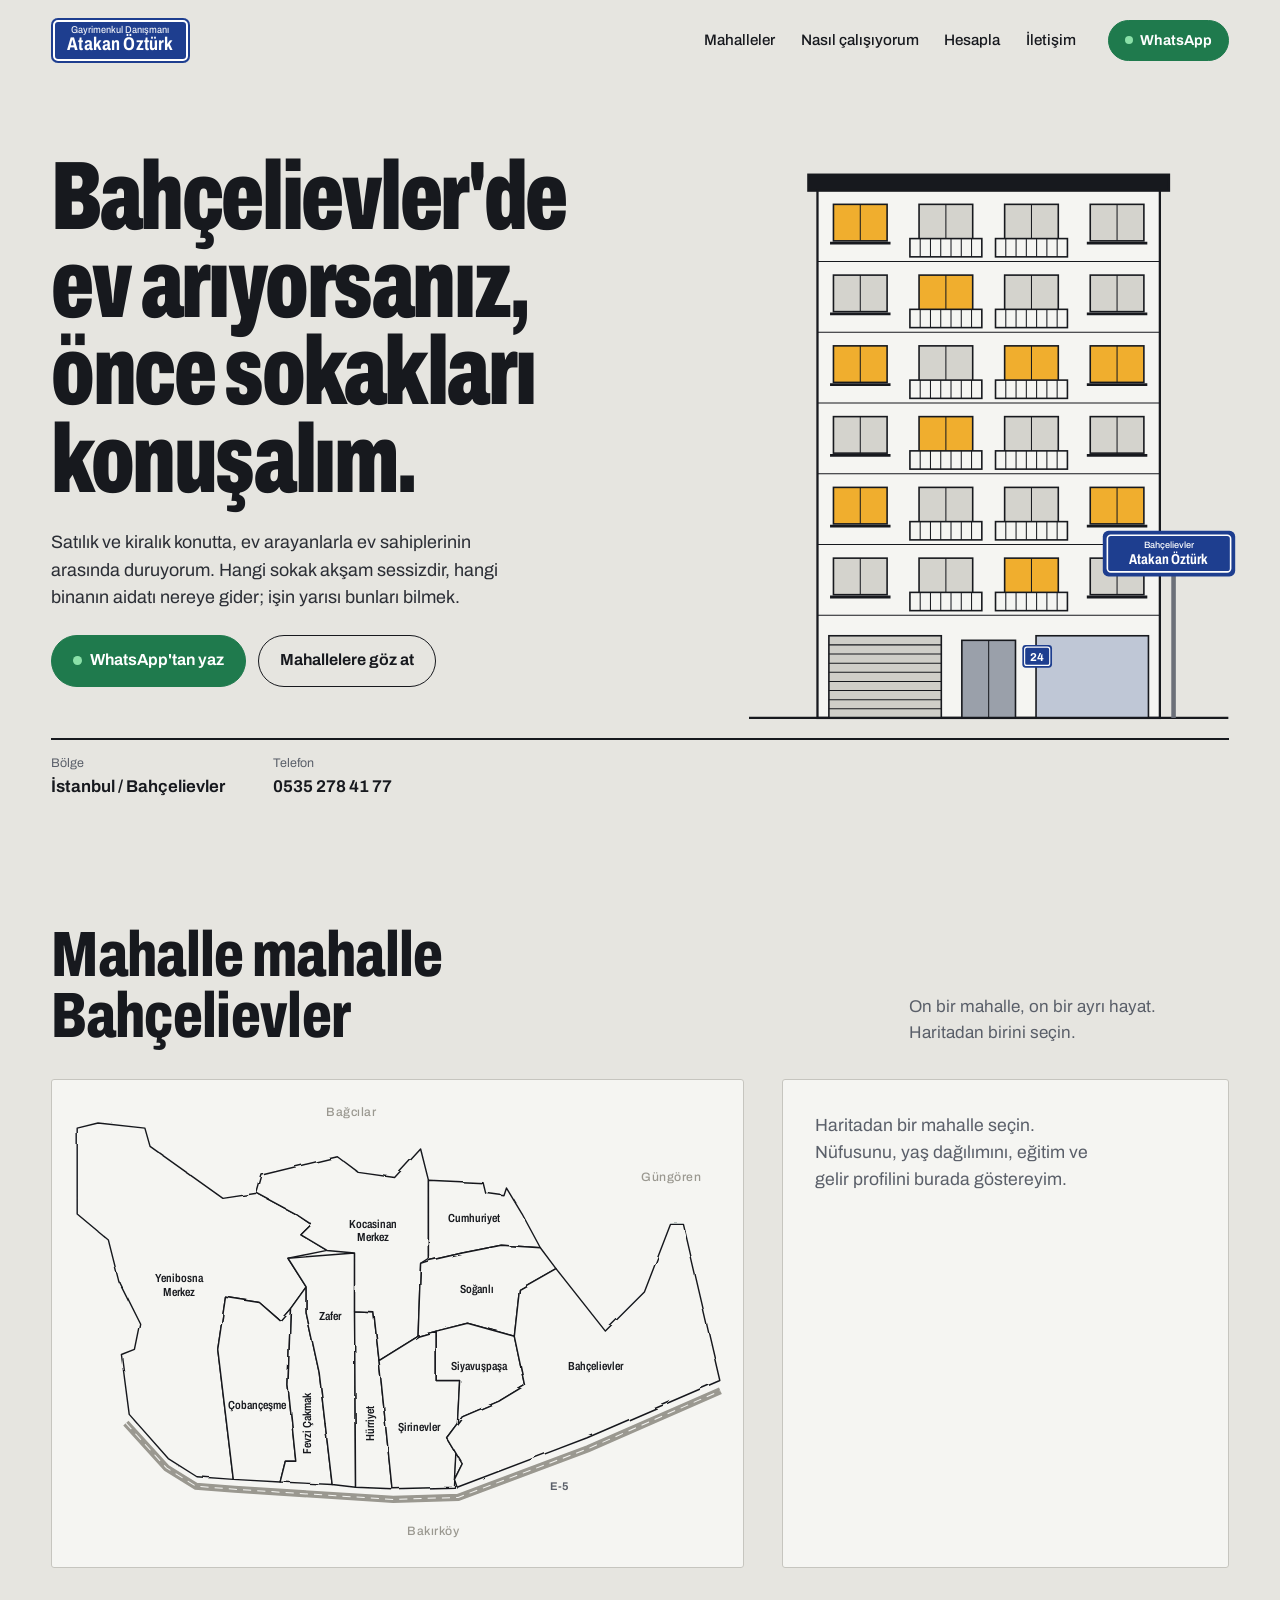
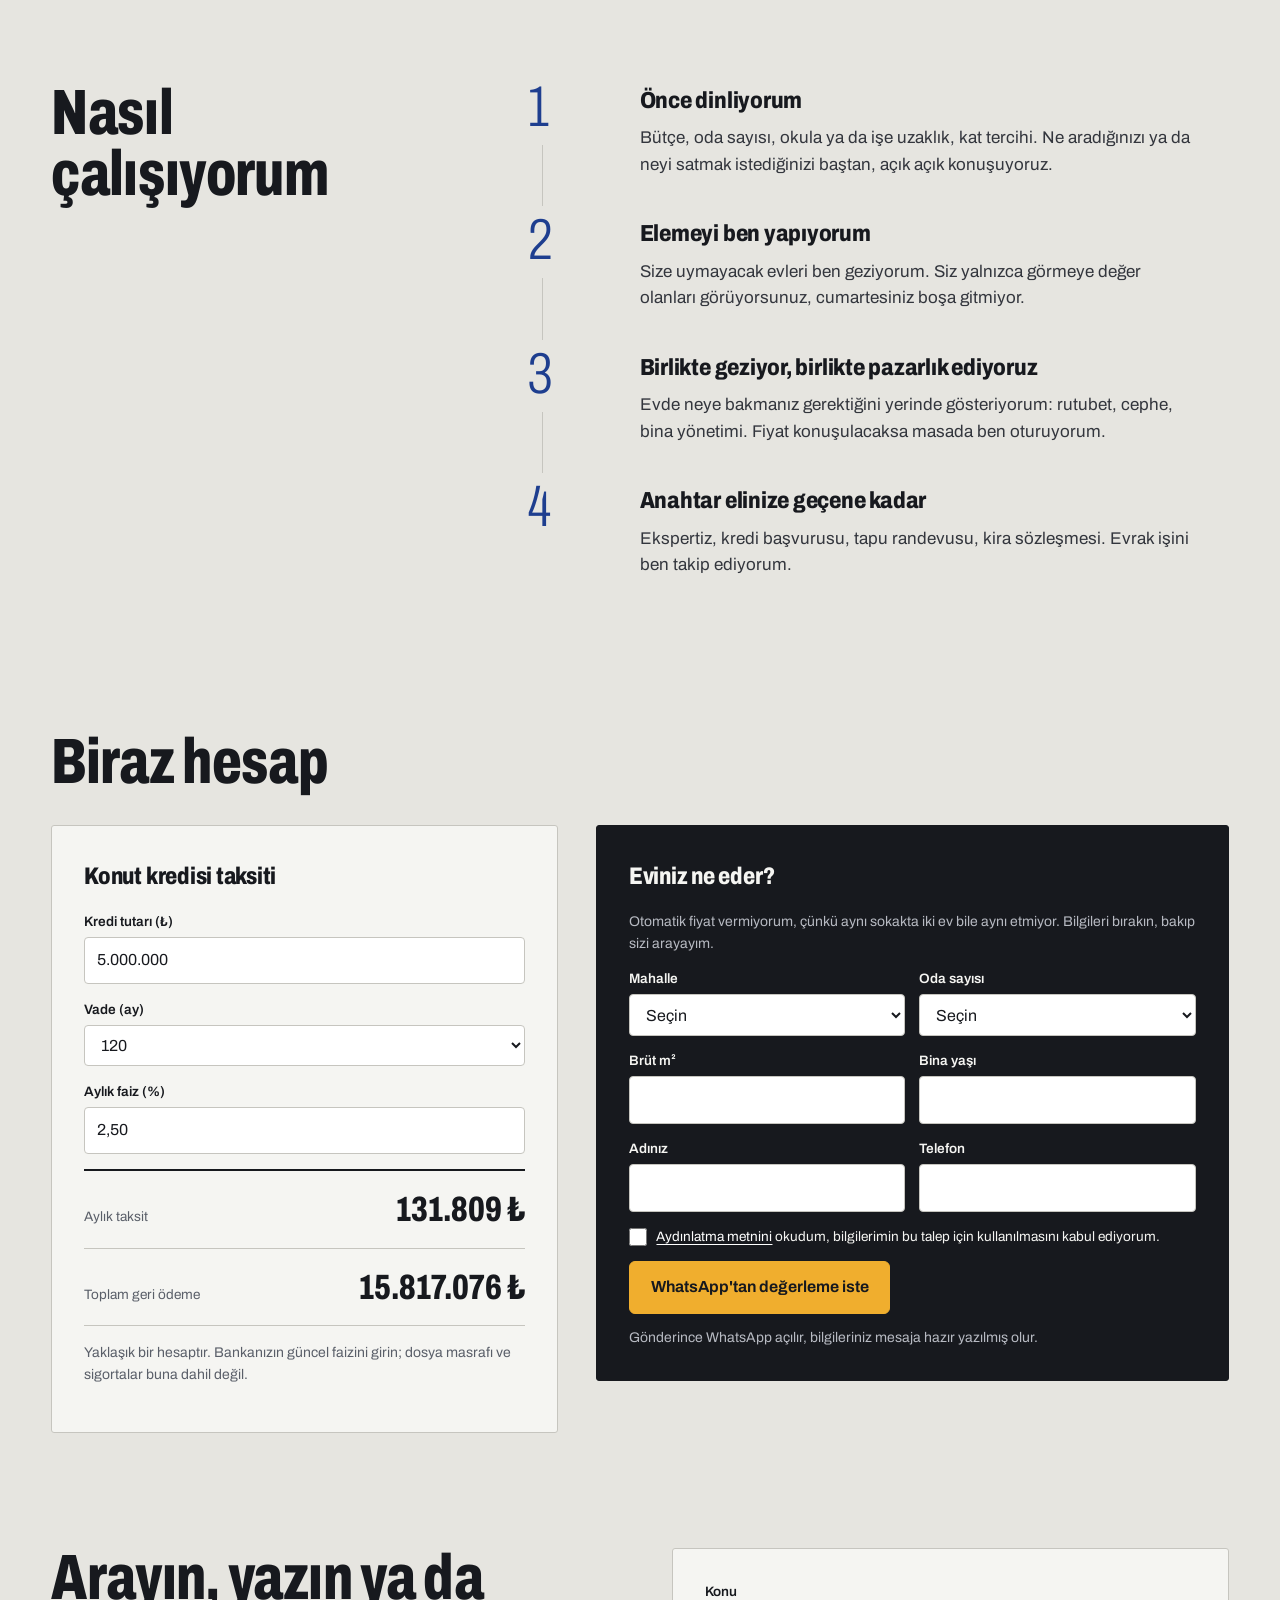
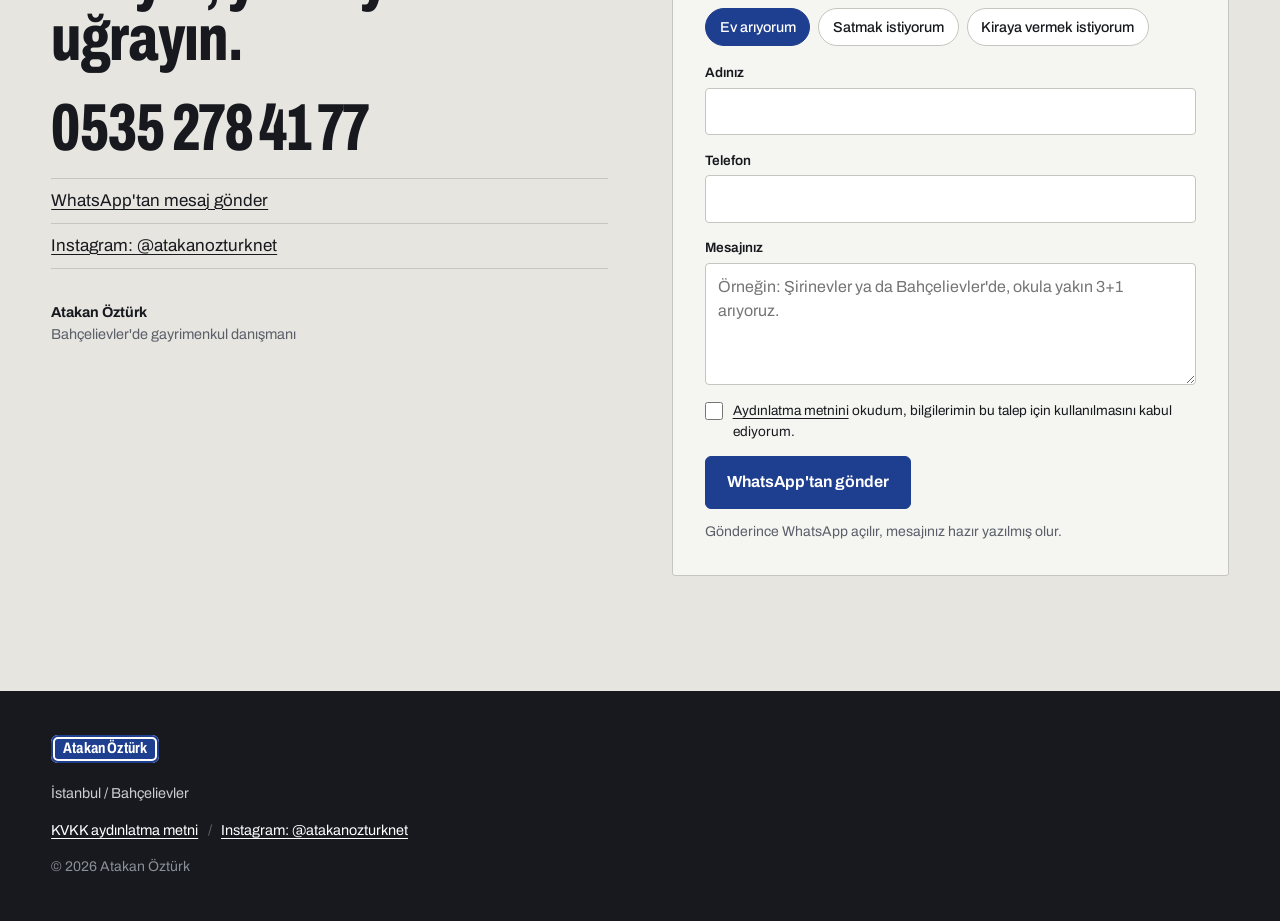
==== commit e2b81395: "WhatsApp mesajlarında selamlamayı 'Merhaba' yap Co-Authored-By: Claude Opus 5.5 <noreply@anthropic.c" ====
--- a/index.html
+++ b/index.html
@@ -18,7 +18,7 @@
 <link rel="preconnect" href="https://fonts.googleapis.com">
 <link rel="preconnect" href="https://fonts.gstatic.com" crossorigin>
 <link href="https://fonts.googleapis.com/css2?family=Archivo:ital,wdth,wght@0,62..125,300..900;1,62..125,300..900&display=swap" rel="stylesheet">
-<link rel="stylesheet" href="assets/style.css?v=10">
+<link rel="stylesheet" href="assets/style.css?v=11">
 <script type="application/ld+json">
 {
   "@context": "https://schema.org",
@@ -92,7 +92,7 @@
       <button type="button" class="rail-btn" data-dir="1" aria-label="Sonraki ilanlar">›</button>
     </div>
   </div>
-  <p class="aside">Aradığınız ev burada yoksa, portföye girmeden önce haber verebilirim. <a data-wa data-wa-msg="Merhaba Atakan Bey, şöyle bir ev arıyorum: " href="#">Ne aradığınızı yazın.</a></p>
+  <p class="aside">Aradığınız ev burada yoksa, portföye girmeden önce haber verebilirim. <a data-wa data-wa-msg="Merhaba, şöyle bir ev arıyorum: " href="#">Ne aradığınızı yazın.</a></p>
 </section>
 
 <!-- MAHALLELER -->
@@ -255,8 +255,8 @@
 
 <a class="wa-bar" data-wa href="#">WhatsApp'tan yaz</a>
 
-<script src="assets/config.js?v=10"></script>
-<script src="assets/plan.js?v=10"></script>
-<script src="assets/app.js?v=10"></script>
+<script src="assets/config.js?v=11"></script>
+<script src="assets/plan.js?v=11"></script>
+<script src="assets/app.js?v=11"></script>
 </body>
 </html>
